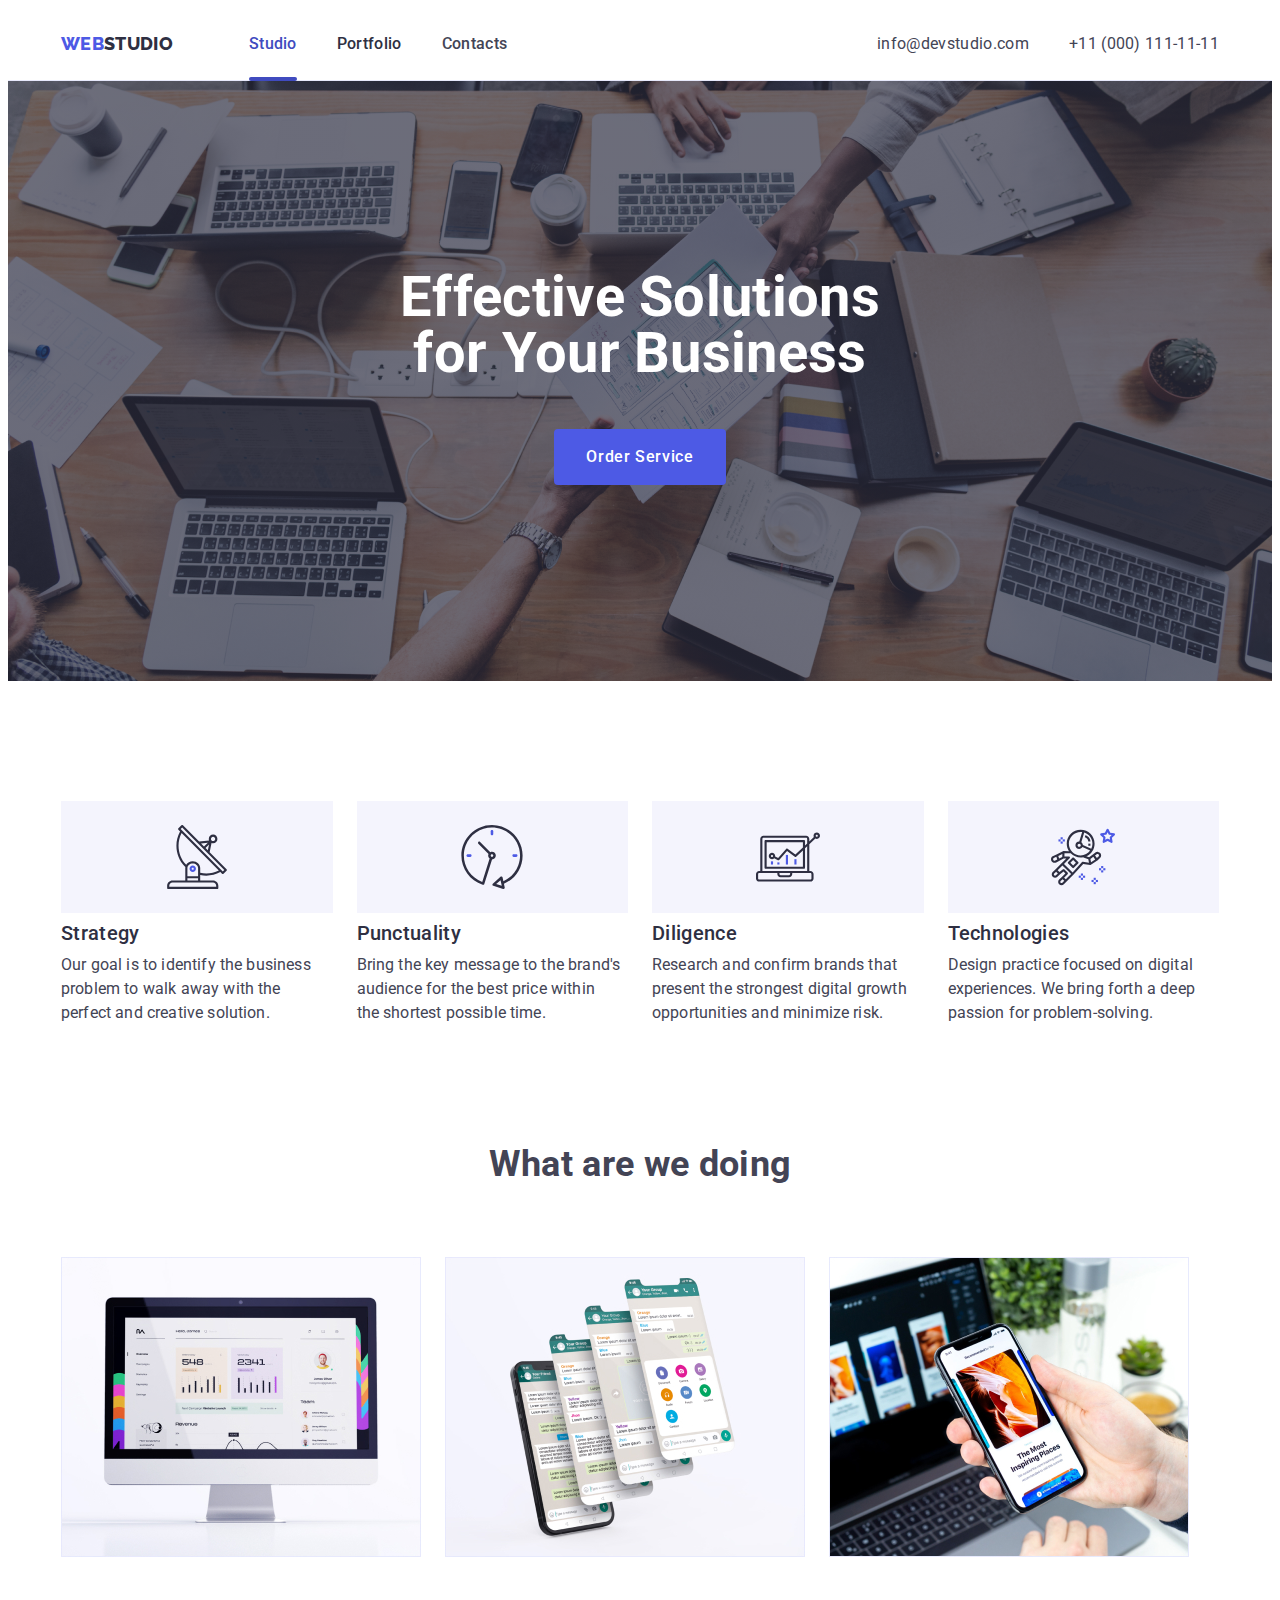
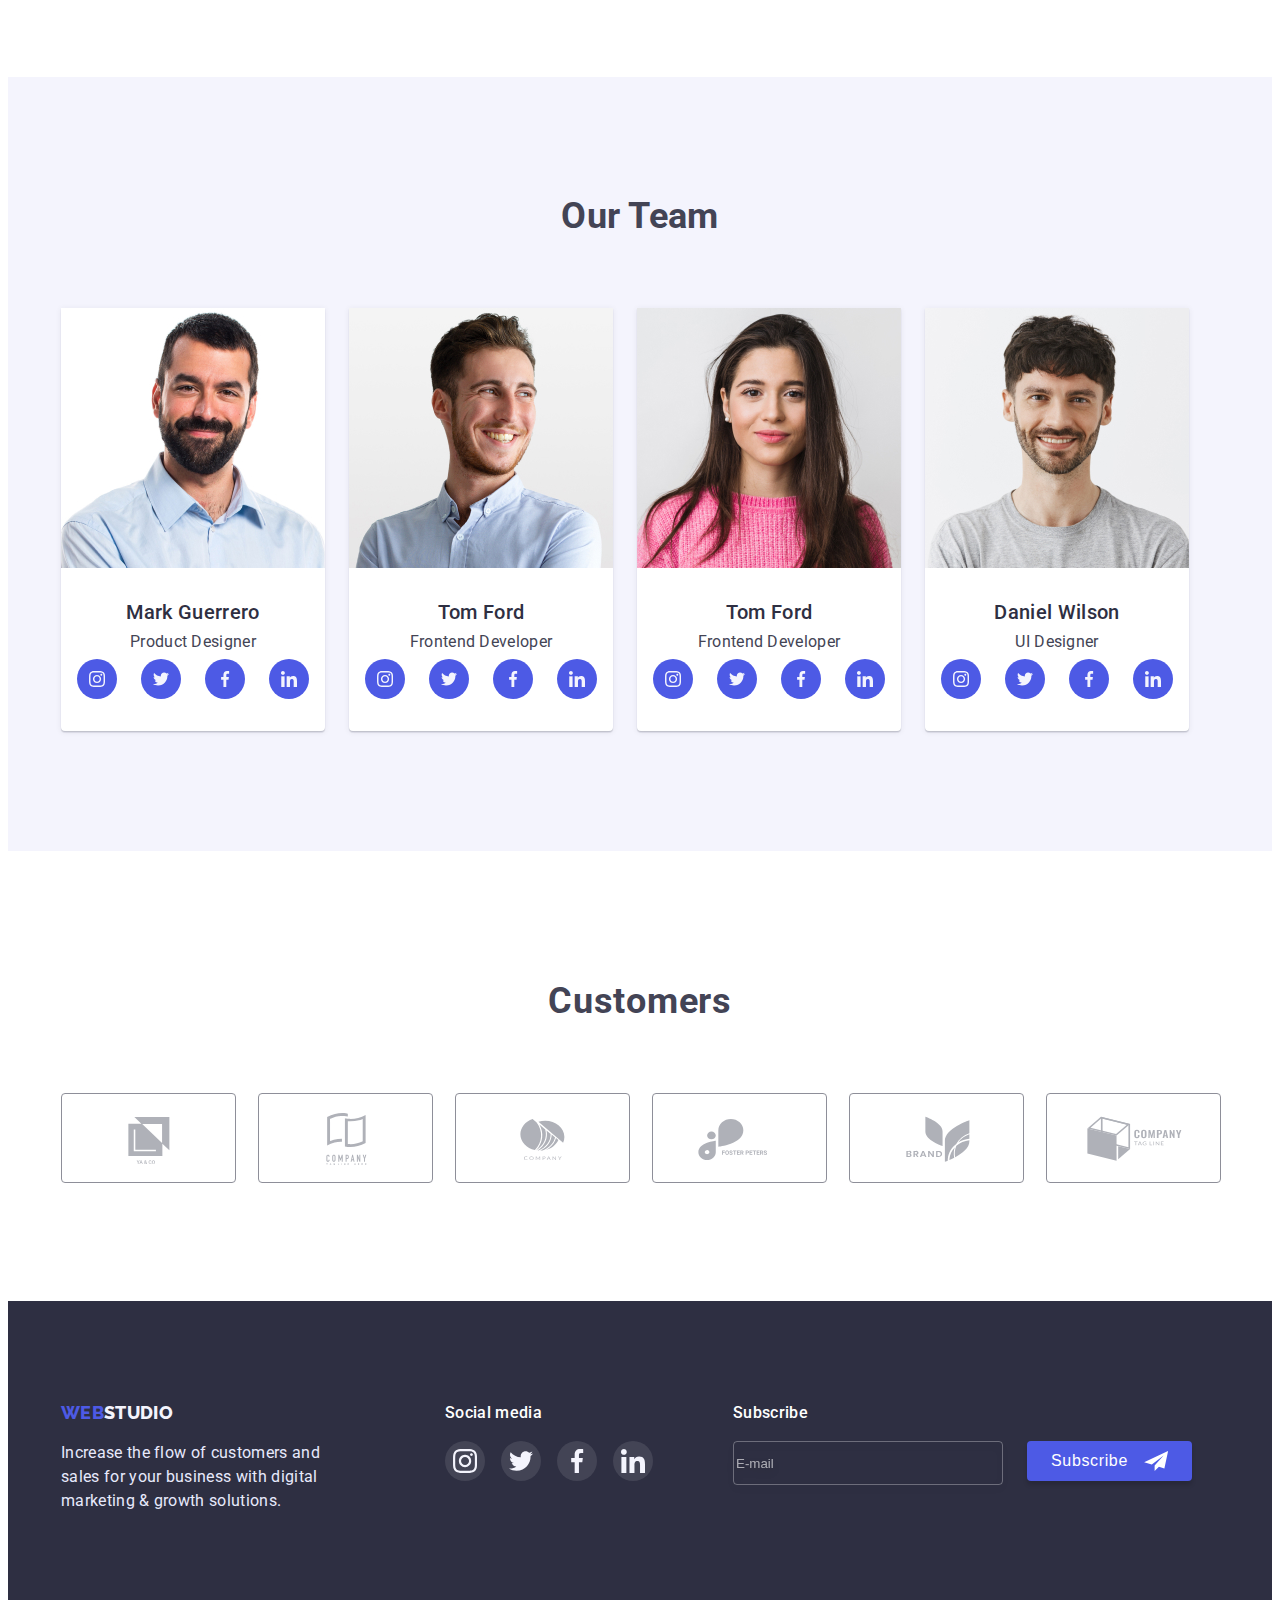
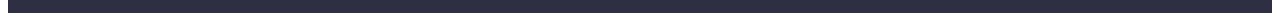
==== index.html @ b002e748 "Initial commit" ====
<!DOCTYPE html>
<html lang="en">
  <head>
    <meta charset="UTF-8" />
    <meta http-equiv="X-UA-Compatible" content="IE=edge" />
    <meta name="viewport" content="width=device-width, initial-scale=1.0" />
    <title>Portfolio</title>
    <link
      rel="stylesheet"
      href="https://cdnjs.cloudflare.com/ajax/libs/modern-normalize/1.1.0/modern-normalize.min.css"
      integrity="sha512-wpPYUAdjBVSE4KJnH1VR1HeZfpl1ub8YT/NKx4PuQ5NmX2tKuGu6U/JRp5y+Y8XG2tV+wKQpNHVUX03MfMFn9Q=="
      crossorigin="anonymous"
      referrerpolicy="no-referrer"
    />

    <link
      href="https://fonts.googleapis.com/css2?family=Raleway:wght@800&family=Roboto:wght@400;500;700;900&display=swap"
      rel="stylesheet"
    />

    <link rel="preconnect" href="https://fonts.googleapis.com" />
    <link rel="preconnect" href="https://fonts.gstatic.com" crossorigin />
    <link rel="stylesheet" href="./css/styles.css" />
  </head>
  <body>
    <header class="header">
      <div class="header-cont container">
        <a
          href="./index.html"
          target="_self"
          rel="noreferrer noopener"
          title="WebStudio"
          class="logo link"
        >
          <span class="log-web">WEB</span><span class="log-studio">STUDIO</span>
        </a>

        <nav class="header-nav">
          <ul class="nav-list list">
            <li class="nav-item list">
              <a
                href="#"
                target="_self"
                rel="noreferrer noopener"
                class="header-link link current header-link-current"
                >Studio</a
              >
            </li>
            <li class="nav-item">
              <a
                href="./portfolio.html"
                target="_self"
                rel="noreferrer noopener"
                class="header-link link"
                >Portfolio</a
              >
            </li>
            <li class="nav-item">
              <a
                href=""
                target="_self"
                rel="noreferrer noopener"
                class="header-link link"
                >Contacts</a
              >
            </li>
          </ul>
        </nav>
        <address class="address">
          <ul class="address-list list">
            <li class="address-item">
              <a href="mailto:info@devstudio.com" class="mail link"
                >info@devstudio.com</a
              >
            </li>
            <li class="address-item">
              <a href="tel:+110001111111" class="phone link"
                >+11 (000) 111-11-11</a
              >
            </li>
          </ul>
        </address>
      </div>
    </header>

    <main class="main">
      <section class="hero">
        <div class="main-text-btn">
          <h1 class="main-text">Effective Solutions for Your Business</h1>
          <div class="main-btn-block">
            <button class="main-btn" type="button" data-modal-open>
              Order Service
            </button>
          </div>
        </div>
      </section>

      <section class="section-info section">
        <div class="container">
          <h2 class="visually-hidden">Hidden h2</h2>
          <ul class="section-info-list list">
            <li class="section-info-item">
              <div class="icon-info-block">
                <svg class="icon-info-item" width="64" height="64">
                  <use href="./images/icons.svg#icon-antenna"></use>
                </svg>
              </div>
              <h3 class="section-info-title">Strategy</h3>
              <p class="section-info-text">
                Our goal is to identify the business problem to walk away with
                the perfect and creative solution.
              </p>
            </li>
            <li class="section-info-item">
              <div class="icon-info-block">
                <svg class="icon-info-item" width="64" height="64">
                  <use href="./images/icons.svg#icon-clock"></use>
                </svg>
              </div>
              <h3 class="section-info-title">Punctuality</h3>
              <p class="section-info-text">
                Bring the key message to the brand's audience for the best price
                within the shortest possible time.
              </p>
            </li>
            <li class="section-info-item">
              <div class="icon-info-block">
                <svg class="icon-info-item" width="64" height="64">
                  <use href="./images/icons.svg#icon-diagram"></use>
                </svg>
              </div>
              <h3 class="section-info-title">Diligence</h3>
              <p class="section-info-text">
                Research and confirm brands that present the strongest digital
                growth opportunities and minimize risk.
              </p>
            </li>
            <li class="section-info-item">
              <div class="icon-info-block">
                <svg class="icon-info-item" width="64" height="64">
                  <use href="./images/icons.svg#icon-astronaut"></use>
                </svg>
              </div>
              <h3 class="section-info-title">Technologies</h3>
              <p class="section-info-text">
                Design practice focused on digital experiences. We bring forth a
                deep passion for problem-solving.
              </p>
            </li>
          </ul>
        </div>
      </section>
      <!--about us-->
      <section class="section-about section">
        <div class="container">
          <h2 class="title-about">What are we doing</h2>
          <ul class="about-list list">
            <li class="about-item">
              <img
                src="./images/img_1.jpg"
                alt="img 1"
                width="360"
                height="300"
              />
            </li>
            <li class="about-item">
              <img
                src="./images/img_2.jpg"
                alt="img 2"
                width="360"
                height="300"
              />
            </li>
            <li class="about-item">
              <img
                src="./images/img_3.jpg"
                alt="img 3"
                width="360"
                height="300"
              />
            </li>
          </ul>
        </div>
      </section>
      <!--team list-->
      <section class="team section">
        <div class="container">
          <h2 class="team-title">Our Team</h2>
          <ul class="team-list about-list list">
            <li class="about-team-item">
              <img src="./images/img.jpg" alt="Mark Guerrero" width="264" />
              <div class="team-name">
                <h3>Mark Guerrero</h3>
                <p>Product Designer</p>
                <ul class="team-soc-list list">
                  <li class="team-soc-item">
                    <a href="" class="team-soc-link link"
                      ><svg class="team-soc-icon" width="16" height="16">
                        <use href="./images/icons.svg#icon-instagram"></use>
                      </svg>
                    </a>
                  </li>
                  <li class="team-soc-item">
                    <a href="" class="team-soc-link link">
                      <svg class="team-soc-icon" width="16" height="16">
                        <use href="./images/icons.svg#icon-twitter"></use>
                      </svg>
                    </a>
                  </li>
                  <li class="team-soc-item">
                    <a href="" class="team-soc-link link">
                      <svg class="team-soc-icon" width="16" height="16">
                        <use href="./images/icons.svg#icon-facebook"></use>
                      </svg>
                    </a>
                  </li>
                  <li class="team-soc-item">
                    <a href="" class="team-soc-link link">
                      <svg class="team-soc-icon" width="16" height="16">
                        <use href="./images/icons.svg#icon-linkedin"></use>
                      </svg>
                    </a>
                  </li>
                </ul>
              </div>
            </li>
            <li class="about-team-item">
              <img src="./images/imgtom.jpg" alt="Tom Ford" width="264" />
              <div class="team-name">
                <h3>Tom Ford</h3>
                <p>Frontend Developer</p>
                <ul class="team-soc-list list">
                  <li class="team-soc-item">
                    <a href="" class="team-soc-link link"
                      ><svg class="team-soc-icon" width="16" height="16">
                        <use href="./images/icons.svg#icon-instagram"></use>
                      </svg>
                    </a>
                  </li>
                  <li class="team-soc-item">
                    <a href="" class="team-soc-link link">
                      <svg class="team-soc-icon" width="16" height="16">
                        <use href="./images/icons.svg#icon-twitter"></use>
                      </svg>
                    </a>
                  </li>
                  <li class="team-soc-item">
                    <a href="" class="team-soc-link link">
                      <svg class="team-soc-icon" width="16" height="16">
                        <use href="./images/icons.svg#icon-facebook"></use>
                      </svg>
                    </a>
                  </li>
                  <li class="team-soc-item">
                    <a href="" class="team-soc-link link">
                      <svg class="team-soc-icon" width="16" height="16">
                        <use href="./images/icons.svg#icon-linkedin"></use>
                      </svg>
                    </a>
                  </li>
                </ul>
              </div>
            </li>
            <li class="about-team-item">
              <img
                src="./images/imgcamila.jpg"
                alt="Camila Garcia"
                width="264"
              />
              <div class="team-name">
                <h3>Tom Ford</h3>
                <p>Frontend Developer</p>
                <ul class="team-soc-list list">
                  <li class="team-soc-item">
                    <a href="" class="team-soc-link link"
                      ><svg class="team-soc-icon" width="16" height="16">
                        <use href="./images/icons.svg#icon-instagram"></use>
                      </svg>
                    </a>
                  </li>
                  <li class="team-soc-item">
                    <a href="" class="team-soc-link link">
                      <svg class="team-soc-icon" width="16" height="16">
                        <use href="./images/icons.svg#icon-twitter"></use>
                      </svg>
                    </a>
                  </li>
                  <li class="team-soc-item">
                    <a href="" class="team-soc-link link">
                      <svg class="team-soc-icon" width="16" height="16">
                        <use href="./images/icons.svg#icon-facebook"></use>
                      </svg>
                    </a>
                  </li>
                  <li class="team-soc-item">
                    <a href="" class="team-soc-link link">
                      <svg class="team-soc-icon" width="16" height="16">
                        <use href="./images/icons.svg#icon-linkedin"></use>
                      </svg>
                    </a>
                  </li>
                </ul>
              </div>
            </li>
            <li class="about-team-item">
              <img
                src="./images/imgdaniel.jpg"
                alt="Daniel Wilson"
                width="264"
              />
              <div class="team-name">
                <h3>Daniel Wilson</h3>
                <p>UI Designer</p>
                <ul class="team-soc-list list">
                  <li class="team-soc-item">
                    <a href="" class="team-soc-link link"
                      ><svg class="team-soc-icon" width="16" height="16">
                        <use href="./images/icons.svg#icon-instagram"></use>
                      </svg>
                    </a>
                  </li>
                  <li class="team-soc-item">
                    <a href="" class="team-soc-link link">
                      <svg class="team-soc-icon" width="16" height="16">
                        <use href="./images/icons.svg#icon-twitter"></use>
                      </svg>
                    </a>
                  </li>
                  <li class="team-soc-item">
                    <a href="" class="team-soc-link link">
                      <svg class="team-soc-icon" width="16" height="16">
                        <use href="./images/icons.svg#icon-facebook"></use>
                      </svg>
                    </a>
                  </li>
                  <li class="team-soc-item">
                    <a href="" class="team-soc-link link">
                      <svg class="team-soc-icon" width="16" height="16">
                        <use href="./images/icons.svg#icon-linkedin"></use>
                      </svg>
                    </a>
                  </li>
                </ul>
              </div>
            </li>
          </ul>
        </div>
      </section>
      <section class="customers">
        <div class="container">
          <h2 class="customer-title">Customers</h2>
          <ul class="customer-list list">
            <li class="customer-item">
              <a
                class="customer-item-link link"
                href=""
                target="_blank"
                rel="noopener noreferrer"
              >
                <svg class="customer-icon" width="104" height="56">
                  <use href="./images/icons.svg#icon-yaco"></use>
                </svg>
              </a>
            </li>
            <li class="customer-item">
              <a
                class="customer-item-link link"
                href=""
                target="_blank"
                rel="noopener noreferrer"
              >
                <svg class="customer-icon" width="104" height="56">
                  <use href="./images/icons.svg#icon-wcompany"></use>
                </svg>
              </a>
            </li>
            <li class="customer-item">
              <a
                class="customer-item-link link"
                href=""
                target="_blank"
                rel="noopener noreferrer"
              >
                <svg class="customer-icon" width="104" height="56">
                  <use href="./images/icons.svg#icon-company"></use>
                </svg>
              </a>
            </li>
            <li class="customer-item">
              <a
                class="customer-item-link link"
                href=""
                target="_blank"
                rel="noopener noreferrer"
              >
                <svg class="customer-icon" width="104" height="56">
                  <use href="./images/icons.svg#icon-foster"></use>
                </svg>
              </a>
            </li>
            <li class="customer-item">
              <a
                class="customer-item-link link"
                href=""
                target="_blank"
                rel="noopener noreferrer"
              >
                <svg class="customer-icon" width="104" height="56">
                  <use href="./images/icons.svg#icon-brand"></use>
                </svg>
              </a>
            </li>
            <li class="customer-item">
              <a
                class="customer-item-link link"
                href=""
                target="_blank"
                rel="noopener noreferrer"
              >
                <svg class="customer-icon" width="104" height="56">
                  <use href="./images/icons.svg#icon-tagline"></use>
                </svg>
              </a>
            </li>
          </ul>
        </div>
      </section>
    </main>
    <footer class="footer">
      <div class="footer-container container">
        <div class="footer-info">
          <div class="footer-info-left">
            <a
              href="./index.html"
              target="_self"
              rel="noreferrer noopener"
              title="WebStudio"
              class="logo link"
            >
              <span class="log-web">WEB</span
              ><span class="log-studio-footer">STUDIO</span>
            </a>
            <p class="footer-text">
              Increase the flow of customers and sales for your business with
              digital marketing & growth solutions.
            </p>
          </div>
          <div class="footer-info-right">
            <span class="footer-soc-text">Social media</span>
            <ul class="footer-soc-list list">
              <li class="footer-items">
                <a
                  class="footer-soc-link link"
                  href=""
                  target="_blank"
                  rel="noopener noreferrer"
                >
                  <svg class="customer-icon" width="24" height="24">
                    <use href="./images/icons.svg#icon-instagram"></use>
                  </svg>
                </a>
              </li>
              <li class="footer-items">
                <a
                  class="footer-soc-link link"
                  href=""
                  target="_blank"
                  rel="noopener noreferrer"
                >
                  <svg class="customer-icon" width="24" height="24">
                    <use href="./images/icons.svg#icon-twitter"></use>
                  </svg>
                </a>
              </li>
              <li class="footer-items">
                <a
                  class="footer-soc-link link"
                  href=""
                  target="_blank"
                  rel="noopener noreferrer"
                >
                  <svg class="customer-icon" width="24" height="24">
                    <use href="./images/icons.svg#icon-facebook"></use>
                  </svg>
                </a>
              </li>
              <li class="footer-items">
                <a
                  class="footer-soc-link link"
                  href=""
                  target="_blank"
                  rel="noopener noreferrer"
                >
                  <svg class="customer-icon" width="24" height="24">
                    <use href="./images/icons.svg#icon-linkedin"></use>
                  </svg>
                </a>
              </li>
            </ul>
          </div>
          <div class="footer-sub-wrapper">
            <span class="footer-soc-text">Subscribe</span>
            <form class="subscribe-form">
              <input
                type="email"
                name="sub-email"
                placeholder="E-mail"
                class="sub-email"
              />
              <button type="submit" class="sub-btn-footer">
                Subscribe

                <svg class="icon-sub" height="20px" width="24px">
                  <use href="./images/icons.svg#icon-icon-send"></use>
                </svg>
              </button>
            </form>
          </div>
        </div>
      </div>
    </footer>
    <div class="backdrop is-hidden" data-modal>
      <div class="modal">
        <button type="button" class="modal-btn" data-modal-close>
          <svg class="modal-btn-icon" width="8" height="8">
            <use href="./images/icons.svg#icon-close-black-18dp-2-1"></use>
          </svg>
        </button>

        <p class="modal-title">Leave your contacts and we will call you back</p>

        <form class="form-main">
          <label class="lable-form">
            <span class="input-sub-title">Name</span>
            <span class="wraper-input">
              <input
                type="text"
                class="modal-input"
                name="user-name"
                maxlength="10"
              />
              <svg class="modal-icon" width="18" height="18">
                <use href="./images/icons.svg#icon-person-black-18dp-11"></use>
              </svg>
            </span>
          </label>
          <label class="lable-form"
            ><span class="input-sub-title">Phone</span>
            <span class="wraper-input">
              <input
                type="tel"
                class="modal-input"
                name="user-phone"
                required
                maxlength="16"
              />
              <svg class="modal-icon" width="18" height="24">
                <use href="./images/icons.svg#icon-Vector"></use>
              </svg>
            </span>
          </label>
          <label class="lable-form"
            ><span class="input-sub-title">Email</span>
            <span class="wraper-input">
              <input type="email" class="modal-input" name="user-email" />
              <svg class="modal-icon" width="18" height="24">
                <use href="./images/icons.svg#icon-Vector1"></use>
              </svg>
            </span>
          </label>
          <label class="lable-form"
            ><span class="input-sub-title">Comment</span>
            <textarea
              name="form_text"
              class="form-txtarea"
              placeholder="Text input"
            ></textarea>
          </label>

          <div class="policy-wrapper">
            <input
              type="checkbox"
              id="policy-info"
              value="true"
              class="input-checkbox visually-hidden"
            />
            <label for="policy-info" class="checkbox-custom"
              ><span class="policy-text">
                I accept the terms and condition s of the

                <a href="" target="_blank " rel="no-referrer noopener"
                  >Privacy Policy</a
                >
              </span></label
            >
          </div>

          <button type="submit" class="main-btn sub-btn">Send</button>
        </form>
      </div>
    </div>
    <script src="./js/modal.js"></script>
  </body>
</html>
---- css/styles.css ----
:root{
        --iris:#4D5AE5;
        --ocean:#404BBF;
        --navy-blue: #2E2F42;
        --green: #31D0AA;
        --slate: #434455;
        --light-slate: #8E8F99;
        --cornflower: #E7E9FC;
        --cloud: #F4F4FD;
        --navy-blue-modal: #2E2F42;
        --grey: #2E2F42;
        --main-color: #FFF;
        --timing-cube: cubic-bezier(0.4, 0, 0.2, 1);
}

/*html{box-sizing: border-box;}

*, *::before, *::after{
        box-sizing: inherit;
}*/

p,h1,h2,h3,h4,h5,h6 {
        margin: 0;
}

body{
background-color:var(--main-color);
font-family: 'Roboto', sans-serif;
color:var(--slate);
font-style: normal;
font-size: 16px;
letter-spacing: 0.02em;
}

.container{
    width: 1158px;
    padding: 0px 15px 0px 15px;
    margin: 0 auto;
}

img {
        display: block;
        max-width: 100%;
        height: auto;
}

.section{
        padding-bottom: 120px;
        padding-top: 120px;
}

.link {
  text-decoration: none;
  font-style: normal;
  font-family: inherit;
}

a{}

input, textarea{
        border:none;
outline: none;
}

input:focus, textarea:focus{
        outline: none;
        border: none;
}

.link:visited{
        color:inherit; 
        text-decoration: none;
}

.list {
  list-style: none;
  padding: 0px;
  margin:0px;
}



.visually-hidden {
        position: absolute;
        white-space: nowrap;
        width: 1px;
        height: 1px;
        overflow: hidden;
        border: 0;
        padding: 0;
        clip: rect(0 0 0 0);
        clip-path: inset(50%);
        margin: -1px;
}

/*titles*/

.title-about, .team-title {
        font-weight: 700;
        font-size: 36px;
        line-height: 1.1em;
}



/*-------logo------*/
a.logo{
        font-family: 'Raleway', sans-serif;
        font-weight: 800;
        font-size: 18px;
        line-height: 1.3em;
        margin-right: 76px;
        }

.log-web{color:#4D5AE5;}
.log-studio{color:#2E2F42;}
.log-studio-footer{color:var(--cloud);}

/*-----------header-------------*/
.header{
        border-bottom: 1px solid var(--cornflower);
        padding-top: 24px;
        padding-bottom: 24px;
}
.header-cont{
        display: flex;
        align-items: center;
        }
/*header*/
.header-nav{}

.nav-list{
        display: flex;
        gap:40px;
}

.nav-item{}

.header-link{
        font-weight: 500;
        line-height: 1.5em;
        color:var(--navy-blue);
        position: relative;
        transition: 250ms var(--timing-cube);
}

.header-link:hover,
.header-link:focus,
.header-link.current {
  color:var(--ocean);
}

/*.header-link::after{
    content: '';
    position:absolute;
    top: 42.5px;
    display: block;
    width: 100%;
    height: 4px;  
    background-color: var(--ocean);  
    border-radius: 2px;
    opacity: 0;
    transition: opacity 250ms var(--timing-cube);
}

.header-link:hover::after{
opacity: 1;
}*/

.header-link-current::after{
        content: '';
        position: absolute;
        top: 42.5px;
        display: block;
        width: 100%;
        height: 4px;
        background-color: var(--ocean);
        border-radius: 2px;
}

/*address*/
.address{margin-left: auto;}

.address-list{
        display: flex;
        gap: 40px;
        
}

.address-item{}

.address-item > a {
        color: inherit;
        font-size: 16px;
        line-height: 1.5em;
        transition: 250ms var(--timing-cube);
        }

.mail{}
.phone{}

.address-item .link:hover, 
.address-item .link:focus
{
        color:var(--ocean);
}
/*------------content portfolio-------------*/
.main-port{
        padding-bottom: 120px;
        padding-top: 96px;
}
/*filter buttons*/


.btn-list{
        display: flex;
        flex-direction: row;
        justify-content: center;
        margin-bottom: 72px;
        gap: 24px;
}

.btn-item{}

.btn-item > .btn{   
        cursor: pointer;
        font-weight: 500;
        font-size: 16px;
        line-height: 24px;
        font-family: inherit;
        border: 1px solid var(--cornflower);
        border-radius: 4px;
        background-color:var(--cloud);
        color:var(--iris);
        letter-spacing: 0.04em;
        padding:12px 24px;
        transition: 250ms var(--timing-cube);
        
        
}

.btn:hover, .btn:focus{
     color:#fff; 
     background: #404BBF;
     border-radius: 4px;
     box-shadow: 0px 3px 1px rgba(0, 0, 0, 0.1), 0px 2px 1px rgba(0, 0, 0, 0.08), 0px 2px 2px rgba(0, 0, 0, 0.12);
}

/*portfolio(port) list*/


.list-port{
        display:flex;
        flex-wrap: wrap;
        gap:48px 24px;
        }

.item-port{
        width: calc((100% - 48px) / 3);
        
}

.item-port:nth-child(n3) {
        margin-right: 0px;
}

.item-port-hover:hover,
.item-port-hover:hover .item-p-overlay-text,
.item-port-hover:focus .item-p-overlay-text,
.item-port-hover:focus{
box-shadow: 0px 1px 6px rgba(46, 47, 66, 0.08), 0px 1px 1px rgba(46, 47, 66, 0.16), 0px 2px 1px rgba(46, 47, 66, 0.08);
transform: translate(0, 0);
}

.item-port-hover{}

.img-text-wrapper{
        position: relative;
        overflow: hidden;
}

.item-p-overlay-text {
        position: absolute;
        top:0;
        left:0;
        width: 100%;
        height: 100%;
        padding: 40px 32px 164px 32px;
        background-color: var(--iris);
        color: var(--cloud);
        font-weight: 400;
        font-size: 16px;
        line-height: 24px;
        letter-spacing: 0.02em;
        overflow: auto;
        transform: translate(0, 100%);
        transition: transform 250ms var(--timing-cube);
}




.item-title-port{
      
}


.item-text-port{
       
}

.description-port{
        padding-top: 32px;
        padding-bottom: 32px;
        padding-left: 16px;
        border-right: 1px solid var(--cornflower);
        border-bottom: 1px solid var(--cornflower);
        border-left: 1px solid var(--cornflower);
}

.description-port > h2{margin-bottom: 8px;}

.port-img{}



a.link-port{
        display: block;
}

.item-title-port{
        font-weight: 500;
        font-size: 20px;
        line-height: 1.2em;
        color:var(--navy-blue);

}

.item-text-port {
        color:var(--slate);
}

/*------------studio page----------*/
.main{}

/*sec 1*/
.main-text-btn{
        text-align: center;
        padding-top: 188px;
        padding-bottom: 188px;
      }
.hero{
                background-color: var(--navy-blue);
                background-image: linear-gradient(to right, rgba(46, 47, 66, 0.7), rgba(46, 47, 66, 0.7)), url(../images/people-office.jpg);
                background-position: center;
                background-repeat: no-repeat;
                background-size: cover;
                height: 600px;
                max-width: 1440px;
                margin: 0 auto;
                
               
}
.overlay{}

.main-text{
        display: inline-block;
        color:#fff;
        margin-bottom: 48px;
        max-width: 508px;
        text-align: center;
        font-weight: 700;
        font-size: 56px;
        line-height: 1em;

}
.main-btn-block{
        text-align: center;
        
}

.main-btn{
        display: inline-block;
        cursor: pointer;
        font-weight: 500;
        font-family: inherit;
        font-size: 16px;
        line-height: 1.5em;
        letter-spacing: 0.04em;
        background-color: var(--iris);
        color: #fff;
        border-radius: 4px;
        border: 0;
        padding:16px 32px;
        min-width: 169px; 
        text-align: center;
        transition: 250ms var(--timing-cube);
}

.main-btn:hover,
.main-btn:focus{
        background-color: var(--ocean);
}

/*sec 2 section-info*/
.section-info{}



.section-info-list{
                display: flex;
                column-gap: 24px;
                flex-wrap: nowrap;
               
                
}

.section-info-item{width: calc((100% - 72px) / 4);}

.icon-info-block{
background-color: var(--cloud);
height: 112px;
margin-bottom: 8px;
display: flex;
justify-content: center;
align-items: center;
}
.icon-info-item{

}

/*.section-info-item::before{
     content: '';
     height: 112px;
     display: block;
     border: 1px solid tan;
     margin-bottom: 8px;
     background-image: url();
}*/

.section-info-text{font-size: 16px;
        line-height: 1.5;
        letter-spacing: 0.01em;
        
        width: 264px;}

.section-info-title{
        color:var(--navy-blue);
        margin-bottom: 8px;
        font-weight: 500;
        font-size: 20px;
        line-height: 1.2em;
}

/*sec 3 about*/
.section-about{
    padding-top:0px;    
}

.title-about{
        text-align: center;
        margin-bottom: 72px;
}



/*sec 4 team*/
.team{
        background-color: var(--cloud);
}



.team-title{}

.about-list{
        display: flex;
        gap:24px;
}

.team-list{

}

.about-team-item{
        background-color: var(--main-color);
        text-align: center;
        box-shadow: 0px 1px 6px rgba(46, 47, 66, 0.08), 0px 1px 1px rgba(46, 47, 66, 0.16), 0px 2px 1px rgba(46, 47, 66, 0.08);
        border-radius: 0px 0px 4px 4px;
}

.team-name > h3{
        color:var(--navy-blue);
        font-weight: 500;
        font-size: 20px;
        line-height: 24px;
}

.team-name>p{
        margin-top: 8px;
        
}

.team-soc-list{
        margin-top: 8px;
        display: flex;
        justify-content: center;
        gap:24px;
}

.team-soc-item{
width: 40px;
height: 40px;
}

.team-soc-link{
        width: 100%;
        height: 100%;
        border-radius: 50%;
        background-color: var(--iris);
        display: flex;
        justify-content: center; 
        align-items: center;
        transition: 250ms var(--timing-cube);
}

.team-soc-link:hover, .team-soc-link:focus{
        background-color: var(--ocean);
}

.team-name{
        padding-top: 32px;
        padding-bottom: 32px;

}

h2.team-title{text-align: center; margin-bottom: 72px;}

/****************Customers****************/
.customers{
        padding:130px 0px 120px 0px;
       
}

.customer-title{
        text-align: center;
        margin-bottom: 72px;
        font-weight: 700;
        font-size: 36px;
        line-height: 40px;
        letter-spacing: 0.02em;
}

.customer-list{
        display: flex;
        gap: 24px;
        
}

.customer-item{
   width: calc((100% - 120px) / 6);     
   height: 88px;
}

.customer-item-link{
        width: 100%;
        height: 100%;
        border: 1px solid #8E8F99;
        border-radius: 4px;
        display: flex;
        justify-content: center;
        align-items: center;
        transition: 250ms var(--timing-cube);
}

.customer-icon{fill: #AFB1B8;}

.customer-item-link:hover,
.customer-item-link:focus{
        border-color: var(--ocean);
}

.customer-item-link:hover .customer-icon,
.customer-item-link:focus .customer-icon{
        fill: var(--ocean);
}


/*------------footer---------------*/
.footer{
        background-color: var(--navy-blue);
         padding-top: 100px;
         padding-bottom: 100px;
}
 .footer-text{
        color:var(--cornflower); 
        width:264px;
        margin-top:16px;
        letter-spacing: 0.02em;
        line-height: 24px;
}

.footer-info{
        display:flex;
        flex-direction: row;
}

.footer-info-right{margin-left: 120px;}

.footer-info-left{}

.footer-soc-text{
        font-weight: 500;
        font-size: 16px;
        line-height: 24px;
        color: var(--main-color);
        letter-spacing: 0.02em;
}

.footer-soc-list{
        margin-top: 16px;
        display: flex;
        flex-direction: row;
        gap:16px;
}

.footer-items{
        width: 40px;
        height: 40px;
}

.footer-soc-link{
        width: 100%;
        height: 100%;
        border-radius: 50%;
        display: flex;
        justify-content: center;
        align-items: center;
        background-color: rgba(255, 255, 255, 0.1);
        transition: 250ms var(--timing-cube);
}

.footer-soc-link:hover, 
.footer-soc-link:focus{
        background-color: var(--green);
}

.subscribe-form{
     margin-top: 16px;
display: flex;
}

.sub-btn-footer{
     width: 165px;
      height: 40px;  
      background-color: var(--iris);
      margin-left: 24px;
box-shadow: 0px 4px 4px rgba(0, 0, 0, 0.15);
        border-radius: 4px;
        border: none;
        color: var(--main-color);
        font-weight: 500;
        font-size: 16px;
        line-height: 24px;
        letter-spacing: 0.04em;
        display: flex;
        justify-content: center;
        align-items: center;
        transition: 250ms var(--timing-cube);
}

.sub-btn-footer:focus, .sub-btn-footer:hover{
        background-color: var(--ocean);
}

.icon-sub{
   margin-left: 16px;
      
}

.sub-email{
        width: 264px;
        background-color: #fcfcfc00;
        height: 40px;
        border: 1px solid rgba(255, 255, 255, 0.3);
        filter: drop-shadow(0px 4px 4px rgba(0, 0, 0, 0.15));
        border-radius: 4px;
}

.sub-email:focus{
        border: 1px solid rgba(255, 255, 255, 0.3);
        filter: drop-shadow(0px 4px 4px rgba(0, 0, 0, 0.15));
        border-radius: 4px;
        color: var(--cloud);
}

.footer-sub-wrapper{
       margin-left: 80px;
        
}


/*************modal**************/

.backdrop{
        position:fixed;
        top:0;
        width: 100%;
        height: 100%;
        background-color: rgba(46, 47, 66, 0.4);
        transition: opacity 250ms var(--timing-cube), visibility 250ms var(--timing-cube);
}

/*modal window when open*/
.modal{
        
        width: 408px;
        min-height: 576px;
        position: absolute;
        top: 50%;
        left: 50%;
        transform: translate(-50%, -50%) scaleX(1);
        /*transform: translate(-50%, -50%) scaleX(1) rotate(360deg);*/
        transition: 350ms var(--timing-cube);
        background: #FCFCFC;
        box-shadow: 0px 1px 1px rgba(0, 0, 0, 0.14), 0px 1px 3px rgba(0, 0, 0, 0.12), 0px 2px 1px rgba(0, 0, 0, 0.2);
        border-radius: 4px;
        padding: 24px;
}


.modal-btn{
        border: 1px solid rgba(0, 0, 0, 0.1);
        width: 24px;
        height: 24px;
        border-radius: 50%;
        background-color: var(--cornflower);
        display: flex;
        justify-content: center;
        align-items: center;
        margin-left: auto;
}


.modal-btn:hover, .modal-btn:focus{background-color: 
        var(--ocean); 
        border: none;
        fill: var(--main-color);
}

.modal-btn-icon{

}

.is-hidden{
        opacity: 0;
        visibility: hidden;
        pointer-events: none;
}

/*modal window when hidden*/
.backdrop.is-hidden .modal{
transform: translate(-50%, -50%) scaleX(0);
}

/*modal inputs*/

.form-main{
 margin-top: 16px;
}

.modal-title{
font-weight: 500;
font-size: 16px;
line-height: 24px;
text-align: center;
letter-spacing: 0.02em;
color: var(--navy-blue);
margin-top: 24px;
margin-bottom: 16px;
}

.modal-input{
        width: 100%;
        height: 40px;
        border: 1px solid rgba(33, 33, 33, 0.2);
        border-radius: 4px;
        background-color: #FCFCFC;
        padding-left: 7px;
        padding-left: 38px;
        transition: 250ms var(--timing-cube);
       
}

.modal-input:focus{
        border: 1px solid var(--iris);
}

.modal-input:focus+.modal-icon {fill:var(--iris)}

.form-txtarea{
        width: 100%;
        height: 120px;
        border: 1px solid rgba(33, 33, 33, 0.2);
        border-radius: 4px;
        resize: none;
}
textarea.form-txtarea{
        padding: 8px 16px;
        font-size: 12px;
        font-family: 'Roboto';
        font-style: normal;
}

.form-txtarea:focus{
        border: 1px solid rgba(33, 33, 33, 0.2);
                border-radius: 4px;
}

.form-txtarea::placeholder{
        font-family: 'Roboto';
        font-style: normal;
        font-weight: 400;
        font-size: 12px;
        line-height: 14px;
        letter-spacing: 0.04em;
        color: rgba(117, 117, 117, 0.5);
}

.lable-form{
display: block;
}

.form-main > .sub-btn{
       
        display: block;
        margin: 24px auto 0px auto;
        box-shadow: 0px 4px 4px rgba(0, 0, 0, 0.15);
        border-radius: 4px;
}

.input-sub-title{
      display: block;
       padding-bottom: 4px; 
       padding-top:8px;
       color: var(--light-slate);
       font-weight: 400;
       font-size: 12px;
        line-height: 14px;
        letter-spacing: 0.04em;
        
}

/*.lable-form:nth-child(1){
     color:#31D0AA;
     background-color: #4D5AE5;
     padding-top:0px;
}*/


.policy-wrapper{
        display: inline-block;
        margin-top: 16px;
}

.policy-text{
        font-weight: 400;
        font-size: 12px;
        line-height: 14px;
        letter-spacing: 0.04em;
        color: #757575;
        
}

.checkbox-custom{
        display: flex;
       
}

.checkbox-custom::before{
content: '';
width: 16px;
height: 16px;
border: 1.25px solid #2E2F42;
border-radius: 2px;
margin-right: 8px; 
}

.input-checkbox:checked + .checkbox-custom::before{
        background-color: var(--ocean);
        border:none;
        background-image: url(../images/check.svg);
        background-repeat: no-repeat;
        background-position: center;
}

.input-checkbox:focus + .checkbox-custom::before{
background-color: var(--ocean);
        border: none;
        background-image: url(../images/check.svg);
        background-repeat: no-repeat;
        background-position: center;
}


/*modal icon in input*/
.wraper-input{
        position: relative;
}


.modal-icon{
    position: absolute;
    top: 50%;
    left: 16px;
    transform: translate(0, -50%);
transition: 250ms var(--timing-cube);
fill: var(--navy-blue);
}

.sub-email::placeholder{color: rgba(255, 255, 255, 0.6);}

.sub-email:focus::placeholder {
        color: rgba(255, 255, 255, 0.6);
}
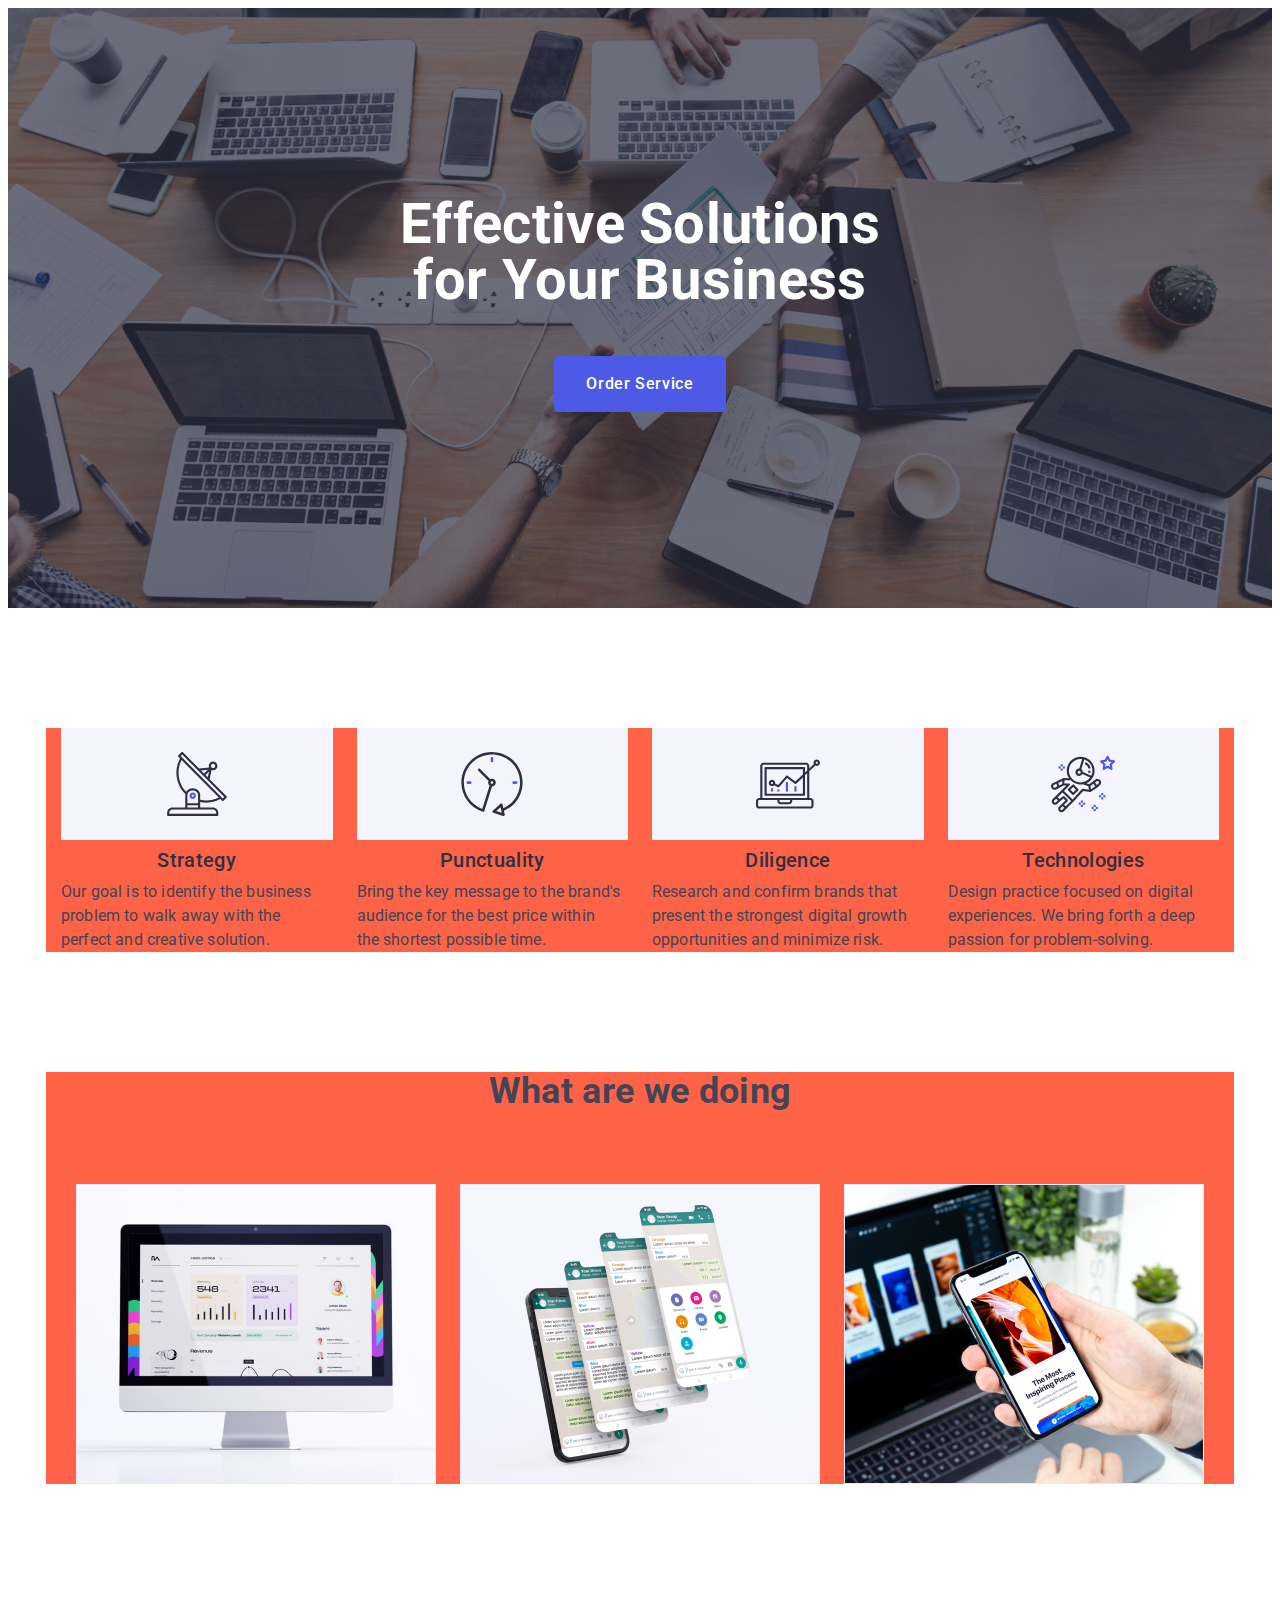
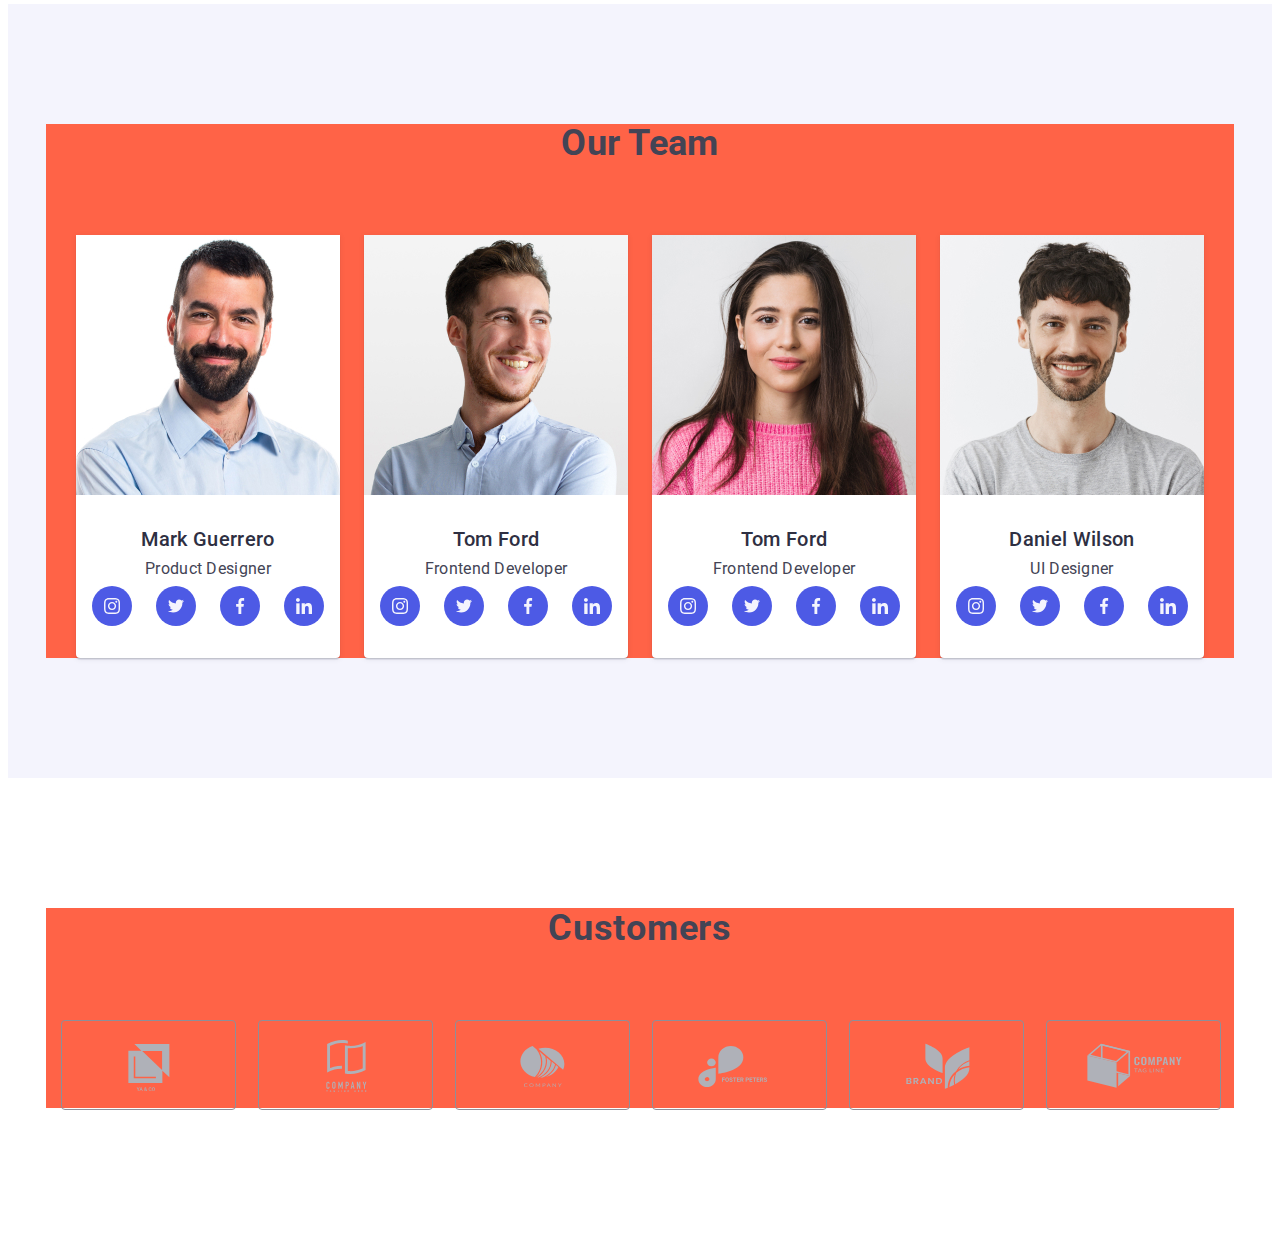
==== commit 4a6b195b: "1" ====
--- a/index.html
+++ b/index.html
@@ -23,6 +23,7 @@
     <link rel="stylesheet" href="./css/styles.css" />
   </head>
   <body>
+    <!--
     <header class="header">
       <div class="header-cont container">
         <a
@@ -82,6 +83,7 @@
         </address>
       </div>
     </header>
+  -->
 
     <main class="main">
       <section class="hero">
@@ -101,7 +103,7 @@
           <ul class="section-info-list list">
             <li class="section-info-item">
               <div class="icon-info-block">
-                <svg class="icon-info-item" width="64" height="64">
+                <svg class="icon-info-item img-hidden" width="64" height="64">
                   <use href="./images/icons.svg#icon-antenna"></use>
                 </svg>
               </div>
@@ -426,6 +428,7 @@
         </div>
       </section>
     </main>
+    <!--
     <footer class="footer">
       <div class="footer-container container">
         <div class="footer-info">
@@ -519,6 +522,7 @@
         </div>
       </div>
     </footer>
+    -->
     <div class="backdrop is-hidden" data-modal>
       <div class="modal">
         <button type="button" class="modal-btn" data-modal-close>
--- a/css/styles.css
+++ b/css/styles.css
@@ -33,7 +33,7 @@
 }
 
 .container{
-    width: 1158px;
+    max-width: 426px;
     padding: 0px 15px 0px 15px;
     margin: 0 auto;
 }
@@ -45,8 +45,8 @@
 }
 
 .section{
-        padding-bottom: 120px;
-        padding-top: 120px;
+        padding-bottom: 96px;
+        padding-top: 96px;
 }
 
 .link {
@@ -346,8 +346,8 @@
 /*sec 1*/
 .main-text-btn{
         text-align: center;
-        padding-top: 188px;
-        padding-bottom: 188px;
+        padding-top: 112px;
+        padding-bottom: 112px;
       }
 .hero{
                 background-color: var(--navy-blue);
@@ -355,8 +355,8 @@
                 background-position: center;
                 background-repeat: no-repeat;
                 background-size: cover;
-                height: 600px;
-                max-width: 1440px;
+                height: 432px;
+                max-width: 428px;
                 margin: 0 auto;
                 
                
@@ -366,11 +366,11 @@
 .main-text{
         display: inline-block;
         color:#fff;
-        margin-bottom: 48px;
-        max-width: 508px;
+        margin-bottom: 72px;
+        max-width: 320px;
         text-align: center;
         font-weight: 700;
-        font-size: 56px;
+        font-size: 36px;
         line-height: 1em;
 
 }
@@ -409,24 +409,18 @@
 
 .section-info-list{
                 display: flex;
-                column-gap: 24px;
-                flex-wrap: nowrap;
-               
+                flex-wrap: wrap;
                 
-}
-
-.section-info-item{width: calc((100% - 72px) / 4);}
+                gap: 72px;
+               }
+
+.section-info-item{}
 
 .icon-info-block{
-background-color: var(--cloud);
-height: 112px;
-margin-bottom: 8px;
-display: flex;
-justify-content: center;
-align-items: center;
+display: none;
 }
 .icon-info-item{
-
+   
 }
 
 /*.section-info-item::before{
@@ -438,23 +432,26 @@
      background-image: url();
 }*/
 
-.section-info-text{font-size: 16px;
+.section-info-text{
+        font-size: 16px;
         line-height: 1.5;
-        letter-spacing: 0.01em;
-        
-        width: 264px;}
+        letter-spacing: 0.02em;
+        max-width: 396px;
+}
 
 .section-info-title{
         color:var(--navy-blue);
         margin-bottom: 8px;
-        font-weight: 500;
-        font-size: 20px;
+        font-weight: 700;
+        font-size: 36px;
         line-height: 1.2em;
+        text-align: center;
 }
 
 /*sec 3 about*/
 .section-about{
     padding-top:0px;    
+    display: none;
 }
 
 .title-about{
@@ -475,7 +472,9 @@
 
 .about-list{
         display: flex;
-        gap:24px;
+        flex-wrap: wrap;
+        justify-content: center;
+        gap:72px;
 }
 
 .team-list{
@@ -538,7 +537,7 @@
 
 /****************Customers****************/
 .customers{
-        padding:130px 0px 120px 0px;
+        padding:96px 0px 96px 0px;
        
 }
 
@@ -549,16 +548,18 @@
         font-size: 36px;
         line-height: 40px;
         letter-spacing: 0.02em;
+        visibility: hidden;
 }
 
 .customer-list{
         display: flex;
-        gap: 24px;
+        flex-wrap: wrap;
+        gap: 16px;
         
 }
 
 .customer-item{
-   width: calc((100% - 120px) / 6);     
+   width: calc((100% - 16px) / 2);     
    height: 88px;
 }
 
@@ -714,12 +715,12 @@
 /*modal window when open*/
 .modal{
         
-        width: 408px;
+        width: 320px;
         min-height: 576px;
         position: absolute;
-        top: 50%;
+        top: 4%;
         left: 50%;
-        transform: translate(-50%, -50%) scaleX(1);
+        transform: translate(-50%, -4%) scaleX(1);
         /*transform: translate(-50%, -50%) scaleX(1) rotate(360deg);*/
         transition: 350ms var(--timing-cube);
         background: #FCFCFC;
@@ -922,4 +923,905 @@
 
 .sub-email:focus::placeholder {
         color: rgba(255, 255, 255, 0.6);
+}
+
+
+
+
+/*******************************************************/
+
+
+
+/**********************TABLET*****************/
+@media screen and (min-width: 768px) and (max-width: 1200px) {
+        .container {
+                max-width: 768px;
+                background-color: skyblue;
+        }
+}
+
+
+/*****************DESKTOP******************/
+@media screen and (min-width: 1200px) {
+             .container {
+                max-width: 1158px;
+                padding: 0px 15px 0px 15px;
+                margin: 0 auto;
+                background-color: tomato;
+                   }
+
+                 .section {
+                         padding-bottom: 120px;
+                          padding-top: 120px;
+                                   }
+
+                /*titles*/
+        
+                .title-about,
+                .team-title {
+                        font-weight: 700;
+                        font-size: 36px;
+                        line-height: 1.1em;
+                }
+        
+        
+        
+                /*-------logo------*/
+                a.logo {
+                        font-family: 'Raleway', sans-serif;
+                        font-weight: 800;
+                        font-size: 18px;
+                        line-height: 1.3em;
+                        margin-right: 76px;
+                }
+        
+                .log-web {
+                        color: #4D5AE5;
+                }
+        
+                .log-studio {
+                        color: #2E2F42;
+                }
+        
+                .log-studio-footer {
+                        color: var(--cloud);
+                }
+        
+                /*-----------header-------------*/
+                .header {
+                        border-bottom: 1px solid var(--cornflower);
+                        padding-top: 24px;
+                        padding-bottom: 24px;
+                }
+        
+                .header-cont {
+                        display: flex;
+                        align-items: center;
+                }
+        
+                /*header*/
+                .header-nav {}
+        
+                .nav-list {
+                        display: flex;
+                        gap: 40px;
+                }
+        
+                .nav-item {}
+        
+                .header-link {
+                        font-weight: 500;
+                        line-height: 1.5em;
+                        color: var(--navy-blue);
+                        position: relative;
+                        transition: 250ms var(--timing-cube);
+                }
+        
+                .header-link:hover,
+                .header-link:focus,
+                .header-link.current {
+                        color: var(--ocean);
+                }
+        
+                /*.header-link::after{
+            content: '';
+            position:absolute;
+            top: 42.5px;
+            display: block;
+            width: 100%;
+            height: 4px;  
+            background-color: var(--ocean);  
+            border-radius: 2px;
+            opacity: 0;
+            transition: opacity 250ms var(--timing-cube);
+        }
+        
+        .header-link:hover::after{
+        opacity: 1;
+        }*/
+        
+                .header-link-current::after {
+                        content: '';
+                        position: absolute;
+                        top: 42.5px;
+                        display: block;
+                        width: 100%;
+                        height: 4px;
+                        background-color: var(--ocean);
+                        border-radius: 2px;
+                }
+        
+                /*address*/
+                .address {
+                        margin-left: auto;
+                }
+        
+                .address-list {
+                        display: flex;
+                        gap: 40px;
+        
+                }
+        
+                .address-item {}
+        
+                .address-item>a {
+                        color: inherit;
+                        font-size: 16px;
+                        line-height: 1.5em;
+                        transition: 250ms var(--timing-cube);
+                }
+        
+                .mail {}
+        
+                .phone {}
+        
+                .address-item .link:hover,
+                .address-item .link:focus {
+                        color: var(--ocean);
+                }
+        
+                /*------------content portfolio-------------*/
+                .main-port {
+                        padding-bottom: 120px;
+                        padding-top: 96px;
+                }
+        
+                /*filter buttons*/
+        
+        
+                .btn-list {
+                        display: flex;
+                        flex-direction: row;
+                        justify-content: center;
+                        margin-bottom: 72px;
+                        gap: 24px;
+                }
+        
+                .btn-item {}
+        
+                .btn-item>.btn {
+                        cursor: pointer;
+                        font-weight: 500;
+                        font-size: 16px;
+                        line-height: 24px;
+                        font-family: inherit;
+                        border: 1px solid var(--cornflower);
+                        border-radius: 4px;
+                        background-color: var(--cloud);
+                        color: var(--iris);
+                        letter-spacing: 0.04em;
+                        padding: 12px 24px;
+                        transition: 250ms var(--timing-cube);
+        
+        
+                }
+        
+                .btn:hover,
+                .btn:focus {
+                        color: #fff;
+                        background: #404BBF;
+                        border-radius: 4px;
+                        box-shadow: 0px 3px 1px rgba(0, 0, 0, 0.1), 0px 2px 1px rgba(0, 0, 0, 0.08), 0px 2px 2px rgba(0, 0, 0, 0.12);
+                }
+        
+                /*portfolio(port) list*/
+        
+        
+                .list-port {
+                        display: flex;
+                        flex-wrap: wrap;
+                        gap: 48px 24px;
+                }
+        
+                .item-port {
+                        width: calc((100% - 48px) / 3);
+        
+                }
+        
+                .item-port:nth-child(n3) {
+                        margin-right: 0px;
+                }
+        
+                .item-port-hover:hover,
+                .item-port-hover:hover .item-p-overlay-text,
+                .item-port-hover:focus .item-p-overlay-text,
+                .item-port-hover:focus {
+                        box-shadow: 0px 1px 6px rgba(46, 47, 66, 0.08), 0px 1px 1px rgba(46, 47, 66, 0.16), 0px 2px 1px rgba(46, 47, 66, 0.08);
+                        transform: translate(0, 0);
+                }
+        
+                .item-port-hover {}
+        
+                .img-text-wrapper {
+                        position: relative;
+                        overflow: hidden;
+                }
+        
+                .item-p-overlay-text {
+                        position: absolute;
+                        top: 0;
+                        left: 0;
+                        width: 100%;
+                        height: 100%;
+                        padding: 40px 32px 164px 32px;
+                        background-color: var(--iris);
+                        color: var(--cloud);
+                        font-weight: 400;
+                        font-size: 16px;
+                        line-height: 24px;
+                        letter-spacing: 0.02em;
+                        overflow: auto;
+                        transform: translate(0, 100%);
+                        transition: transform 250ms var(--timing-cube);
+                }
+        
+        
+        
+        
+                .item-title-port {}
+        
+        
+                .item-text-port {}
+        
+                .description-port {
+                        padding-top: 32px;
+                        padding-bottom: 32px;
+                        padding-left: 16px;
+                        border-right: 1px solid var(--cornflower);
+                        border-bottom: 1px solid var(--cornflower);
+                        border-left: 1px solid var(--cornflower);
+                }
+        
+                .description-port>h2 {
+                        margin-bottom: 8px;
+                }
+        
+                .port-img {}
+        
+        
+        
+                a.link-port {
+                        display: block;
+                }
+        
+                .item-title-port {
+                        font-weight: 500;
+                        font-size: 20px;
+                        line-height: 1.2em;
+                        color: var(--navy-blue);
+        
+                }
+        
+                .item-text-port {
+                        color: var(--slate);
+                }
+        
+                /*------------studio page----------*/
+                .main {}
+        
+                /*sec 1*/
+                .main-text-btn {
+                        text-align: center;
+                        padding-top: 188px;
+                        padding-bottom: 188px;
+                }
+        
+                .hero {
+                        background-color: var(--navy-blue);
+                        background-image: linear-gradient(to right, rgba(46, 47, 66, 0.7), rgba(46, 47, 66, 0.7)), url(../images/people-office.jpg);
+                        background-position: center;
+                        background-repeat: no-repeat;
+                        background-size: cover;
+                        height: 600px;
+                        max-width: 1440px;
+                        margin: 0 auto;
+        
+        
+                }
+        
+                .overlay {}
+        
+                .main-text {
+                        display: inline-block;
+                        color: #fff;
+                        margin-bottom: 48px;
+                        max-width: 508px;
+                        text-align: center;
+                        font-weight: 700;
+                        font-size: 56px;
+                        line-height: 1em;
+        
+                }
+        
+                .main-btn-block {
+                        text-align: center;
+        
+                }
+        
+                .main-btn {
+                        display: inline-block;
+                        cursor: pointer;
+                        font-weight: 500;
+                        font-family: inherit;
+                        font-size: 16px;
+                        line-height: 1.5em;
+                        letter-spacing: 0.04em;
+                        background-color: var(--iris);
+                        color: #fff;
+                        border-radius: 4px;
+                        border: 0;
+                        padding: 16px 32px;
+                        min-width: 169px;
+                        text-align: center;
+                        transition: 250ms var(--timing-cube);
+                }
+        
+                .main-btn:hover,
+                .main-btn:focus {
+                        background-color: var(--ocean);
+                }
+        
+                /*sec 2 section-info*/
+                .section-info {}
+        
+        
+        
+                .section-info-list {
+                        display: flex;
+                        column-gap: 24px;
+                        flex-wrap: nowrap;
+        
+        
+                }
+        
+                .section-info-item {
+                        width: calc((100% - 72px) / 4);
+                }
+        
+                .icon-info-block {
+                        display: block;
+                        background-color: var(--cloud);
+                        height: 112px;
+                        margin-bottom: 8px;
+                        display: flex;
+                        justify-content: center;
+                        align-items: center;
+                        
+                }
+        
+                .icon-info-item {}
+        
+                /*.section-info-item::before{
+             content: '';
+             height: 112px;
+             display: block;
+             border: 1px solid tan;
+             margin-bottom: 8px;
+             background-image: url();
+        }*/
+        
+                .section-info-text {
+                        font-size: 16px;
+                        line-height: 1.5;
+                        letter-spacing: 0.01em;
+        
+                        width: 264px;
+                }
+        
+                .section-info-title {
+                        color: var(--navy-blue);
+                        margin-bottom: 8px;
+                        font-weight: 500;
+                        font-size: 20px;
+                        line-height: 1.2em;
+                }
+        
+                /*sec 3 about*/
+                .section-about {
+                        display: block;
+                        padding-top: 0px;
+                        
+                }
+        
+                .title-about {
+                        text-align: center;
+                        margin-bottom: 72px;
+                }
+        
+        
+        
+                /*sec 4 team*/
+                .team {
+                        background-color: var(--cloud);
+                }
+        
+        
+        
+                .team-title {}
+        
+                .about-list {
+                        display: flex;
+                        gap: 24px;
+                }
+        
+                .team-list {}
+        
+                .about-team-item {
+                        background-color: var(--main-color);
+                        text-align: center;
+                        box-shadow: 0px 1px 6px rgba(46, 47, 66, 0.08), 0px 1px 1px rgba(46, 47, 66, 0.16), 0px 2px 1px rgba(46, 47, 66, 0.08);
+                        border-radius: 0px 0px 4px 4px;
+                }
+        
+                .team-name>h3 {
+                        color: var(--navy-blue);
+                        font-weight: 500;
+                        font-size: 20px;
+                        line-height: 24px;
+                }
+        
+                .team-name>p {
+                        margin-top: 8px;
+        
+                }
+        
+                .team-soc-list {
+                        margin-top: 8px;
+                        display: flex;
+                        justify-content: center;
+                        gap: 24px;
+                }
+        
+                .team-soc-item {
+                        width: 40px;
+                        height: 40px;
+                }
+        
+                .team-soc-link {
+                        width: 100%;
+                        height: 100%;
+                        border-radius: 50%;
+                        background-color: var(--iris);
+                        display: flex;
+                        justify-content: center;
+                        align-items: center;
+                        transition: 250ms var(--timing-cube);
+                }
+        
+                .team-soc-link:hover,
+                .team-soc-link:focus {
+                        background-color: var(--ocean);
+                }
+        
+                .team-name {
+                        padding-top: 32px;
+                        padding-bottom: 32px;
+        
+                }
+        
+                h2.team-title {
+                        text-align: center;
+                        margin-bottom: 72px;
+                }
+        
+                /****************Customers****************/
+                .customers {
+                        padding: 130px 0px 120px 0px;
+        
+                }
+        
+                .customer-title {
+                       
+                        text-align: center;
+                        margin-bottom: 72px;
+                        font-weight: 700;
+                        font-size: 36px;
+                        line-height: 40px;
+                        letter-spacing: 0.02em;
+                        visibility: visible;
+                }
+        
+                .customer-list {
+                        display: flex;
+                        gap: 24px;
+        
+                }
+        
+                .customer-item {
+                        width: calc((100% - 120px) / 6);
+                        height: 88px;
+                }
+        
+                .customer-item-link {
+                        width: 100%;
+                        height: 100%;
+                        border: 1px solid #8E8F99;
+                        border-radius: 4px;
+                        display: flex;
+                        justify-content: center;
+                        align-items: center;
+                        transition: 250ms var(--timing-cube);
+                }
+        
+                .customer-icon {
+                        fill: #AFB1B8;
+                }
+        
+                .customer-item-link:hover,
+                .customer-item-link:focus {
+                        border-color: var(--ocean);
+                }
+        
+                .customer-item-link:hover .customer-icon,
+                .customer-item-link:focus .customer-icon {
+                        fill: var(--ocean);
+                }
+        
+        
+                /*------------footer---------------*/
+                .footer {
+                        background-color: var(--navy-blue);
+                        padding-top: 100px;
+                        padding-bottom: 100px;
+                }
+        
+                .footer-text {
+                        color: var(--cornflower);
+                        width: 264px;
+                        margin-top: 16px;
+                        letter-spacing: 0.02em;
+                        line-height: 24px;
+                }
+        
+                .footer-info {
+                        display: flex;
+                        flex-direction: row;
+                }
+        
+                .footer-info-right {
+                        margin-left: 120px;
+                }
+        
+                .footer-info-left {}
+        
+                .footer-soc-text {
+                        font-weight: 500;
+                        font-size: 16px;
+                        line-height: 24px;
+                        color: var(--main-color);
+                        letter-spacing: 0.02em;
+                }
+        
+                .footer-soc-list {
+                        margin-top: 16px;
+                        display: flex;
+                        flex-direction: row;
+                        gap: 16px;
+                }
+        
+                .footer-items {
+                        width: 40px;
+                        height: 40px;
+                }
+        
+                .footer-soc-link {
+                        width: 100%;
+                        height: 100%;
+                        border-radius: 50%;
+                        display: flex;
+                        justify-content: center;
+                        align-items: center;
+                        background-color: rgba(255, 255, 255, 0.1);
+                        transition: 250ms var(--timing-cube);
+                }
+        
+                .footer-soc-link:hover,
+                .footer-soc-link:focus {
+                        background-color: var(--green);
+                }
+        
+                .subscribe-form {
+                        margin-top: 16px;
+                        display: flex;
+                }
+        
+                .sub-btn-footer {
+                        width: 165px;
+                        height: 40px;
+                        background-color: var(--iris);
+                        margin-left: 24px;
+                        box-shadow: 0px 4px 4px rgba(0, 0, 0, 0.15);
+                        border-radius: 4px;
+                        border: none;
+                        color: var(--main-color);
+                        font-weight: 500;
+                        font-size: 16px;
+                        line-height: 24px;
+                        letter-spacing: 0.04em;
+                        display: flex;
+                        justify-content: center;
+                        align-items: center;
+                        transition: 250ms var(--timing-cube);
+                }
+        
+                .sub-btn-footer:focus,
+                .sub-btn-footer:hover {
+                        background-color: var(--ocean);
+                }
+        
+                .icon-sub {
+                        margin-left: 16px;
+        
+                }
+        
+                .sub-email {
+                        width: 264px;
+                        background-color: #fcfcfc00;
+                        height: 40px;
+                        border: 1px solid rgba(255, 255, 255, 0.3);
+                        filter: drop-shadow(0px 4px 4px rgba(0, 0, 0, 0.15));
+                        border-radius: 4px;
+                }
+        
+                .sub-email:focus {
+                        border: 1px solid rgba(255, 255, 255, 0.3);
+                        filter: drop-shadow(0px 4px 4px rgba(0, 0, 0, 0.15));
+                        border-radius: 4px;
+                        color: var(--cloud);
+                }
+        
+                .footer-sub-wrapper {
+                        margin-left: 80px;
+        
+                }
+        
+        
+                /*************modal**************/
+        
+                .backdrop {
+                        position: fixed;
+                        top: 0;
+                        width: 100%;
+                        height: 100%;
+                        background-color: rgba(46, 47, 66, 0.4);
+                        transition: opacity 250ms var(--timing-cube), visibility 250ms var(--timing-cube);
+                }
+        
+                /*modal window when open*/
+                .modal {
+        
+                        width: 408px;
+                        min-height: 576px;
+                        position: absolute;
+                        top: 50%;
+                        left: 50%;
+                        transform: translate(-50%, -50%) scaleX(1);
+                        /*transform: translate(-50%, -50%) scaleX(1) rotate(360deg);*/
+                        transition: 350ms var(--timing-cube);
+                        background: #FCFCFC;
+                        box-shadow: 0px 1px 1px rgba(0, 0, 0, 0.14), 0px 1px 3px rgba(0, 0, 0, 0.12), 0px 2px 1px rgba(0, 0, 0, 0.2);
+                        border-radius: 4px;
+                        padding: 24px;
+                }
+        
+        
+                .modal-btn {
+                        border: 1px solid rgba(0, 0, 0, 0.1);
+                        width: 24px;
+                        height: 24px;
+                        border-radius: 50%;
+                        background-color: var(--cornflower);
+                        display: flex;
+                        justify-content: center;
+                        align-items: center;
+                        margin-left: auto;
+                }
+        
+        
+                .modal-btn:hover,
+                .modal-btn:focus {
+                        background-color:
+                                var(--ocean);
+                        border: none;
+                        fill: var(--main-color);
+                }
+        
+                .modal-btn-icon {}
+        
+                .is-hidden {
+                        opacity: 0;
+                        visibility: hidden;
+                        pointer-events: none;
+                }
+        
+                /*modal window when hidden*/
+                .backdrop.is-hidden .modal {
+                        transform: translate(-50%, -50%) scaleX(0);
+                }
+        
+                /*modal inputs*/
+        
+                .form-main {
+                        margin-top: 16px;
+                }
+        
+                .modal-title {
+                        font-weight: 500;
+                        font-size: 16px;
+                        line-height: 24px;
+                        text-align: center;
+                        letter-spacing: 0.02em;
+                        color: var(--navy-blue);
+                        margin-top: 24px;
+                        margin-bottom: 16px;
+                }
+        
+                .modal-input {
+                        width: 100%;
+                        height: 40px;
+                        border: 1px solid rgba(33, 33, 33, 0.2);
+                        border-radius: 4px;
+                        background-color: #FCFCFC;
+                        padding-left: 7px;
+                        padding-left: 38px;
+                        transition: 250ms var(--timing-cube);
+        
+                }
+        
+                .modal-input:focus {
+                        border: 1px solid var(--iris);
+                }
+        
+                .modal-input:focus+.modal-icon {
+                        fill: var(--iris)
+                }
+        
+                .form-txtarea {
+                        width: 100%;
+                        height: 120px;
+                        border: 1px solid rgba(33, 33, 33, 0.2);
+                        border-radius: 4px;
+                        resize: none;
+                }
+        
+                textarea.form-txtarea {
+                        padding: 8px 16px;
+                        font-size: 12px;
+                        font-family: 'Roboto';
+                        font-style: normal;
+                }
+        
+                .form-txtarea:focus {
+                        border: 1px solid rgba(33, 33, 33, 0.2);
+                        border-radius: 4px;
+                }
+        
+                .form-txtarea::placeholder {
+                        font-family: 'Roboto';
+                        font-style: normal;
+                        font-weight: 400;
+                        font-size: 12px;
+                        line-height: 14px;
+                        letter-spacing: 0.04em;
+                        color: rgba(117, 117, 117, 0.5);
+                }
+        
+                .lable-form {
+                        display: block;
+                }
+        
+                .form-main>.sub-btn {
+        
+                        display: block;
+                        margin: 24px auto 0px auto;
+                        box-shadow: 0px 4px 4px rgba(0, 0, 0, 0.15);
+                        border-radius: 4px;
+                }
+        
+                .input-sub-title {
+                        display: block;
+                        padding-bottom: 4px;
+                        padding-top: 8px;
+                        color: var(--light-slate);
+                        font-weight: 400;
+                        font-size: 12px;
+                        line-height: 14px;
+                        letter-spacing: 0.04em;
+        
+                }
+        
+                /*.lable-form:nth-child(1){
+             color:#31D0AA;
+             background-color: #4D5AE5;
+             padding-top:0px;
+        }*/
+        
+        
+                .policy-wrapper {
+                        display: inline-block;
+                        margin-top: 16px;
+                }
+        
+                .policy-text {
+                        font-weight: 400;
+                        font-size: 12px;
+                        line-height: 14px;
+                        letter-spacing: 0.04em;
+                        color: #757575;
+        
+                }
+        
+                .checkbox-custom {
+                        display: flex;
+        
+                }
+        
+                .checkbox-custom::before {
+                        content: '';
+                        width: 16px;
+                        height: 16px;
+                        border: 1.25px solid #2E2F42;
+                        border-radius: 2px;
+                        margin-right: 8px;
+                }
+        
+                .input-checkbox:checked+.checkbox-custom::before {
+                        background-color: var(--ocean);
+                        border: none;
+                        background-image: url(../images/check.svg);
+                        background-repeat: no-repeat;
+                        background-position: center;
+                }
+        
+                .input-checkbox:focus+.checkbox-custom::before {
+                        background-color: var(--ocean);
+                        border: none;
+                        background-image: url(../images/check.svg);
+                        background-repeat: no-repeat;
+                        background-position: center;
+                }
+        
+        
+                /*modal icon in input*/
+                .wraper-input {
+                        position: relative;
+                }
+        
+        
+                .modal-icon {
+                        position: absolute;
+                        top: 50%;
+                        left: 16px;
+                        transform: translate(0, -50%);
+                        transition: 250ms var(--timing-cube);
+                        fill: var(--navy-blue);
+                }
+        
+                .sub-email::placeholder {
+                        color: rgba(255, 255, 255, 0.6);
+                }
+        
+                .sub-email:focus::placeholder {
+                        color: rgba(255, 255, 255, 0.6);
+                }
 }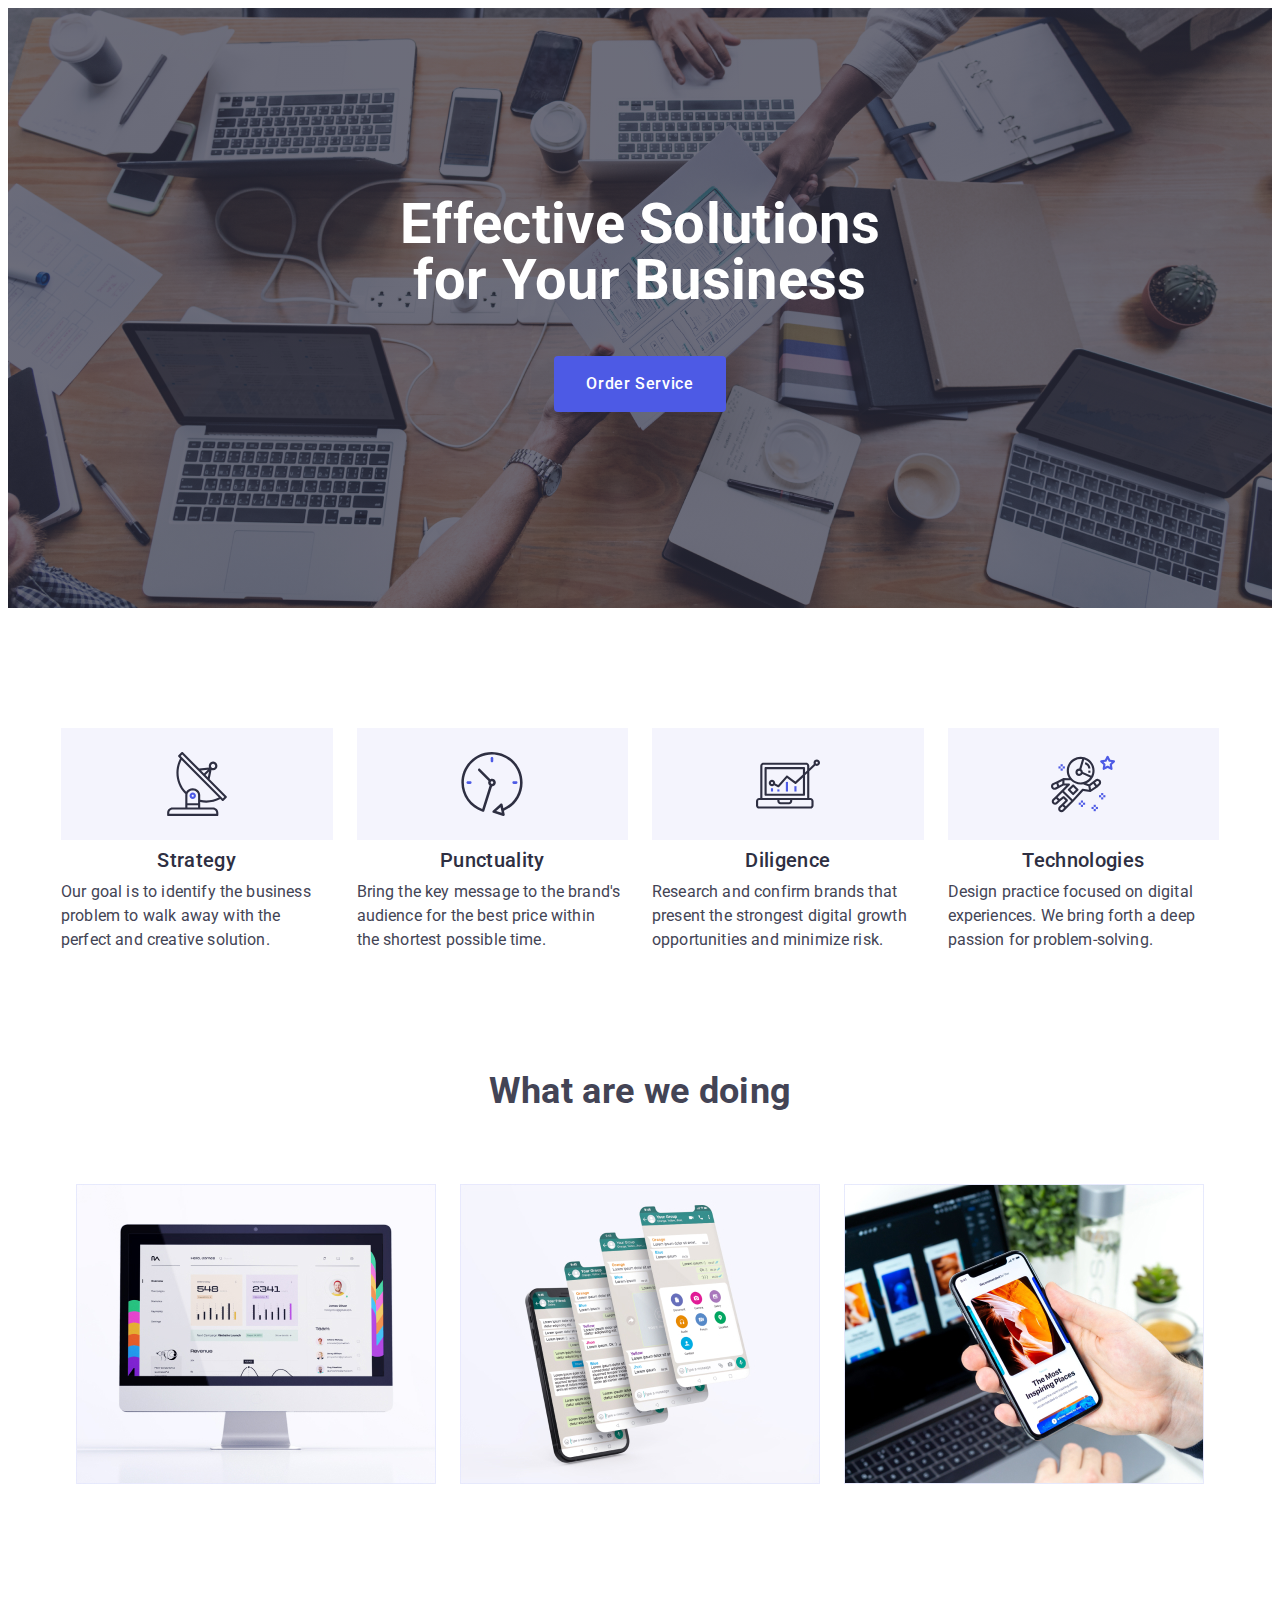
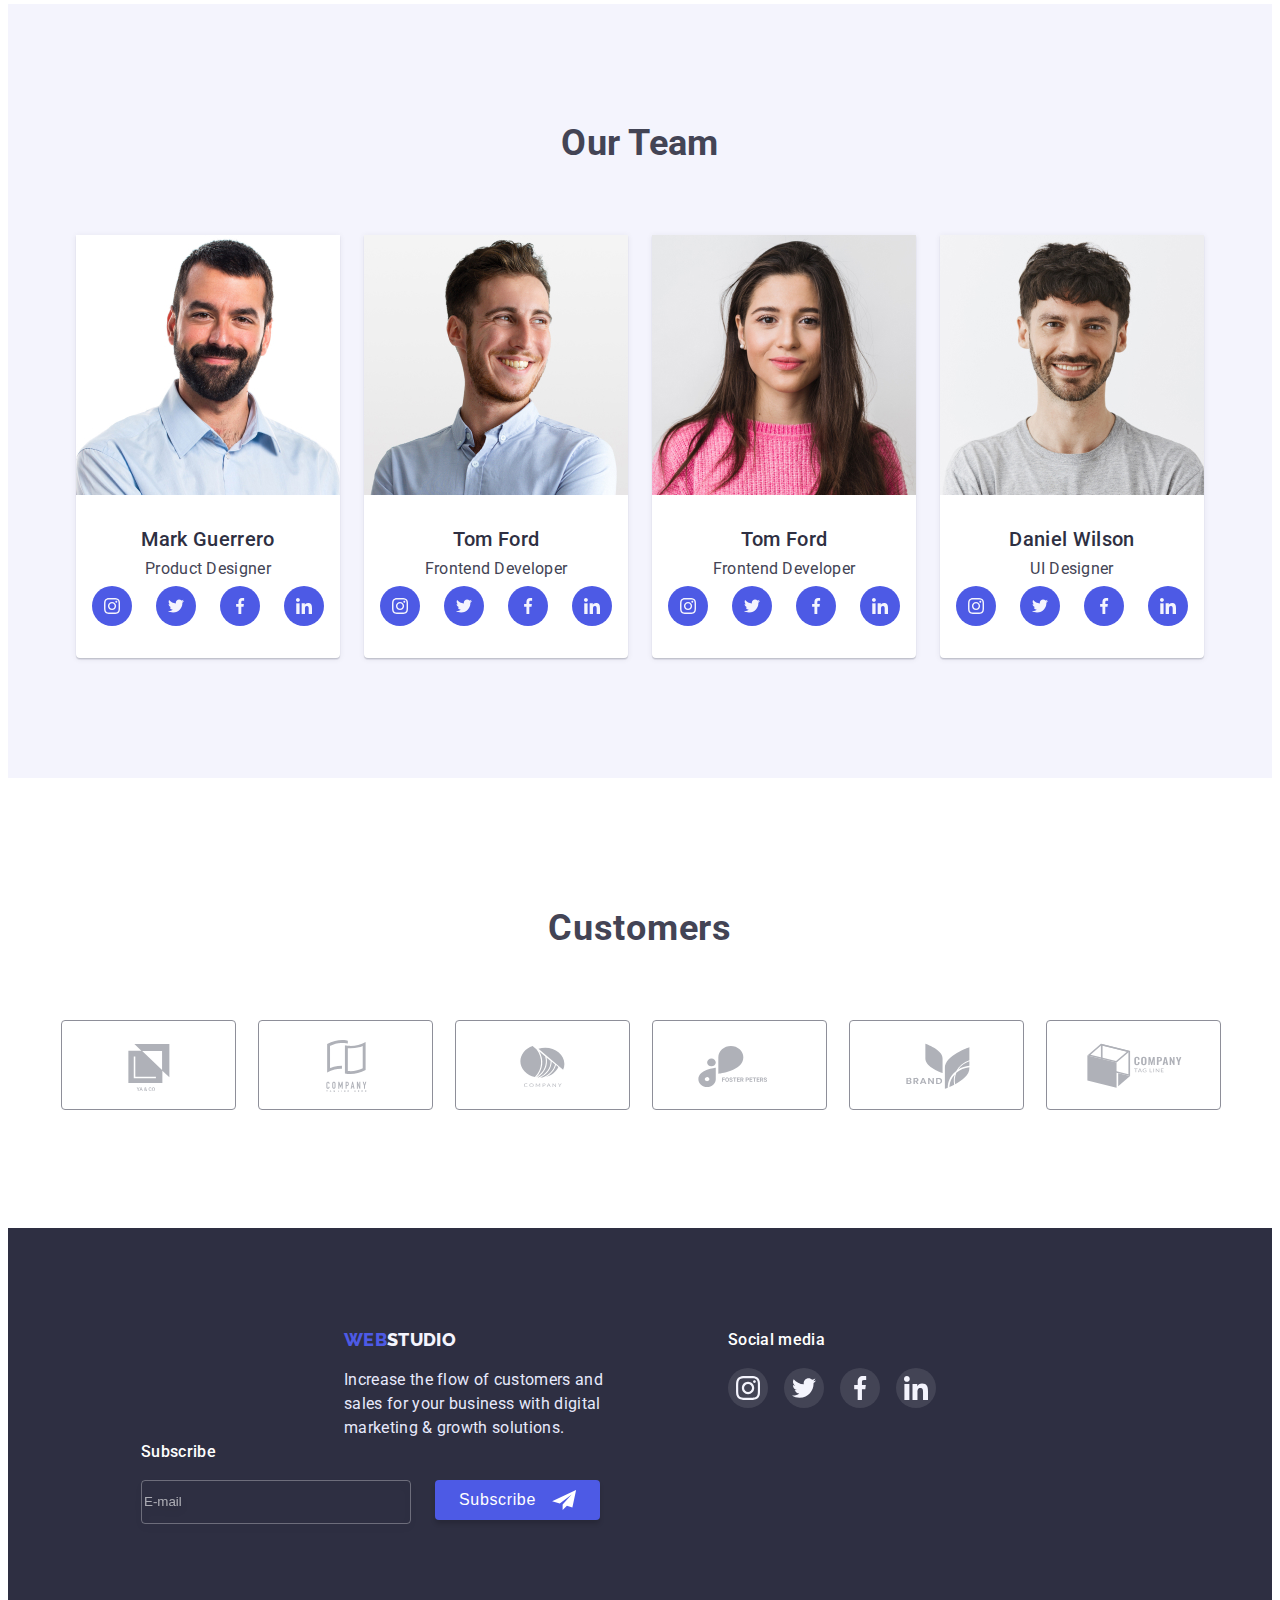
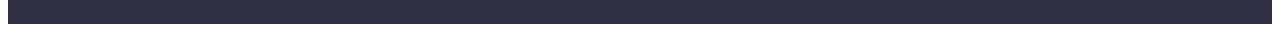
==== commit 8e6e6115: "1" ====
--- a/index.html
+++ b/index.html
@@ -428,7 +428,7 @@
         </div>
       </section>
     </main>
-    <!--
+
     <footer class="footer">
       <div class="footer-container container">
         <div class="footer-info">
@@ -522,7 +522,7 @@
         </div>
       </div>
     </footer>
-    -->
+
     <div class="backdrop is-hidden" data-modal>
       <div class="modal">
         <button type="button" class="modal-btn" data-modal-close>
--- a/css/styles.css
+++ b/css/styles.css
@@ -33,8 +33,8 @@
 }
 
 .container{
-    max-width: 426px;
-    padding: 0px 15px 0px 15px;
+    max-width: 428px;
+    padding: 0px 16px 0px 16px;
     margin: 0 auto;
 }
 
@@ -590,8 +590,8 @@
 /*------------footer---------------*/
 .footer{
         background-color: var(--navy-blue);
-         padding-top: 100px;
-         padding-bottom: 100px;
+         padding-top: 96px;
+         padding-bottom: 96px;
 }
  .footer-text{
         color:var(--cornflower); 
@@ -602,11 +602,12 @@
 }
 
 .footer-info{
-        display:flex;
-        flex-direction: row;
-}
-
-.footer-info-right{margin-left: 120px;}
+display: flex;
+flex-wrap: wrap;
+justify-content: center;
+}
+
+.footer-info-right{}
 
 .footer-info-left{}
 
@@ -647,8 +648,8 @@
 }
 
 .subscribe-form{
-     margin-top: 16px;
-display: flex;
+
+
 }
 
 .sub-btn-footer{
@@ -680,7 +681,7 @@
 }
 
 .sub-email{
-        width: 264px;
+        width: 100%;
         background-color: #fcfcfc00;
         height: 40px;
         border: 1px solid rgba(255, 255, 255, 0.3);
@@ -696,7 +697,7 @@
 }
 
 .footer-sub-wrapper{
-       margin-left: 80px;
+      width: 100%;
         
 }
 
@@ -936,8 +937,45 @@
 @media screen and (min-width: 768px) and (max-width: 1200px) {
         .container {
                 max-width: 768px;
-                background-color: skyblue;
         }
+
+
+                                      .section-info-list {
+                                              flex-wrap: wrap;
+                                              gap: 72px 24px;
+                                              justify-content: center;
+                
+                
+                                      }
+                
+                                      .section-info-item {
+                                              width: calc((100% - 48px) / 2);
+                                      }
+
+       .section-info-title{
+        text-align: left;
+       }
+
+
+                                       .customer-list {
+                                              
+                                               gap: 72px 24px;
+                
+                                       }
+                
+                                       .customer-item {
+                                               width: calc((100% - 48px) / 3);
+                                               height: 88px;
+                                       }
+
+              .customer-title{
+                visibility: visible;
+              }       
+              
+              .modal{
+                
+              }
+
 }
 
 
@@ -945,10 +983,9 @@
 @media screen and (min-width: 1200px) {
              .container {
                 max-width: 1158px;
-                padding: 0px 15px 0px 15px;
+                padding: 0px 16px 0px 16px;
                 margin: 0 auto;
-                background-color: tomato;
-                   }
+         }
 
                  .section {
                          padding-bottom: 120px;
@@ -1362,6 +1399,9 @@
                 .about-list {
                         display: flex;
                         gap: 24px;
+                        flex-wrap: nowrap;
+                        justify-content: center;
+                                
                 }
         
                 .team-list {}
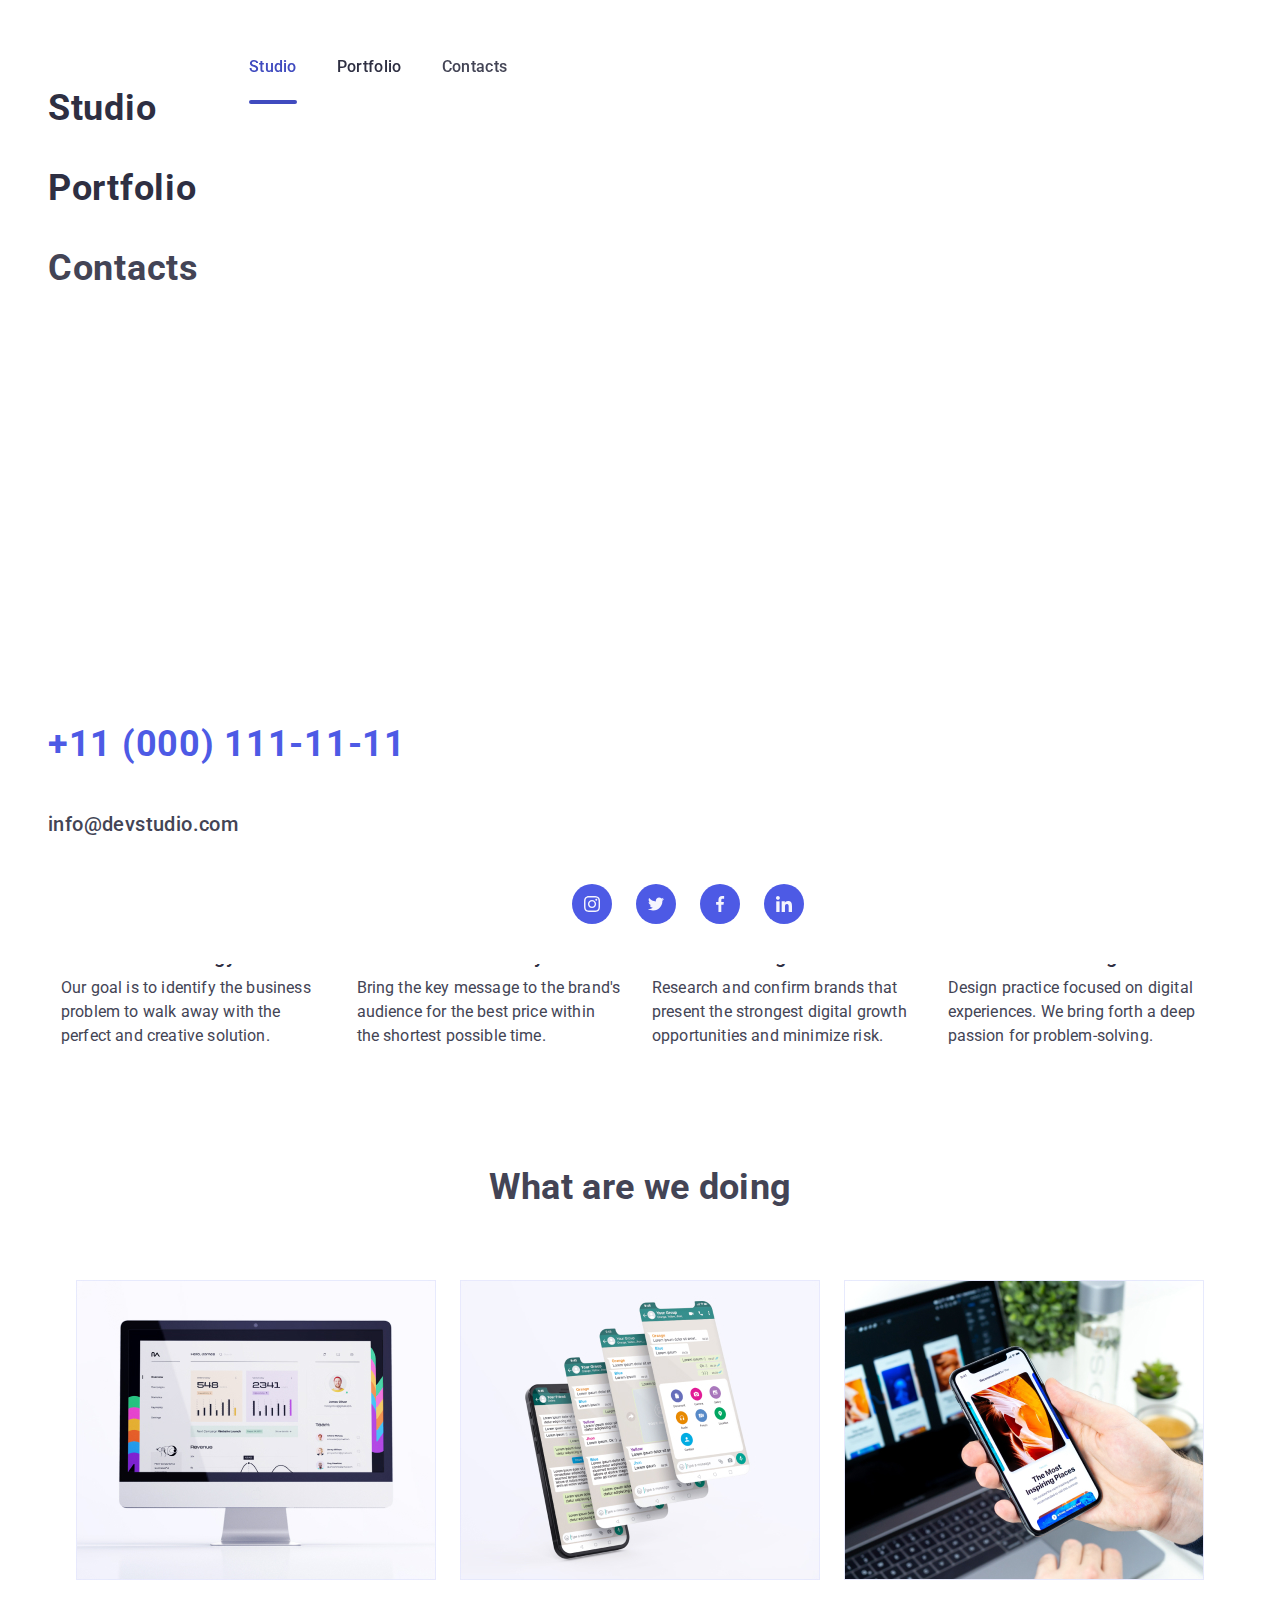
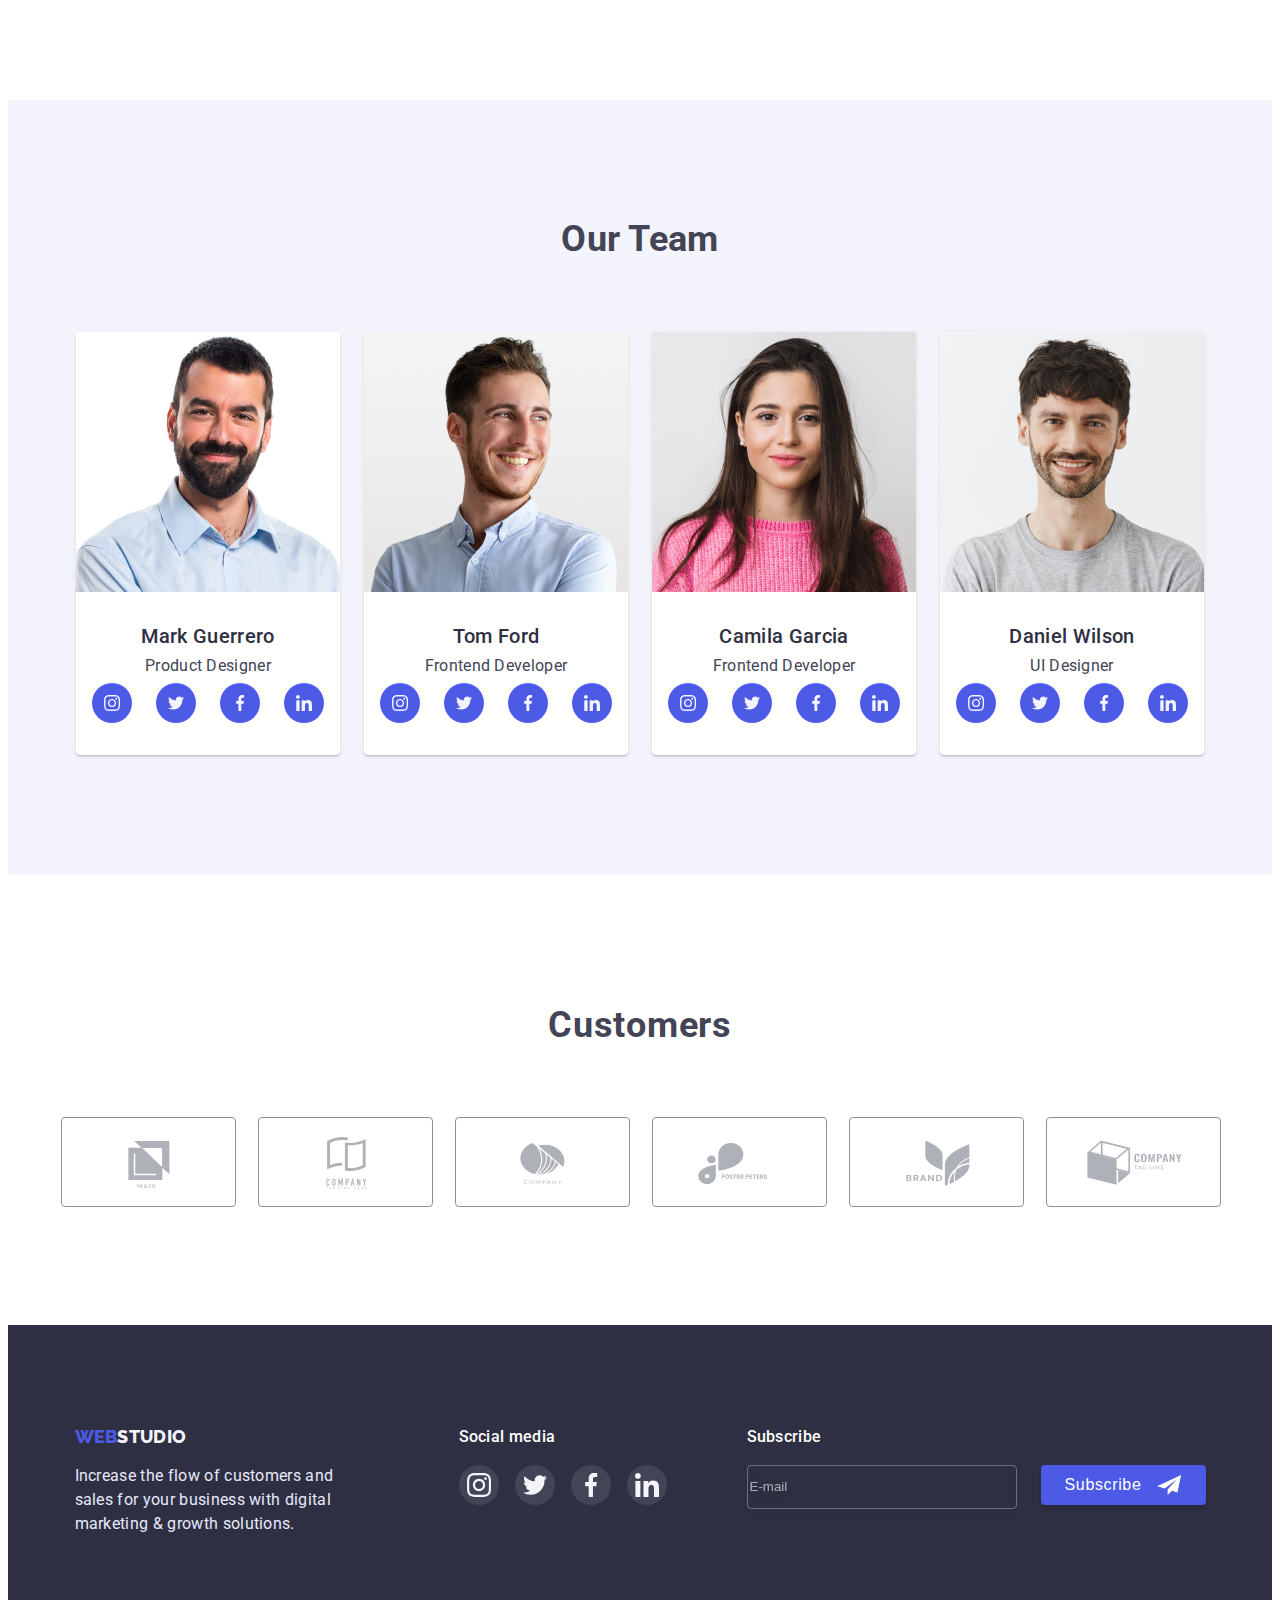
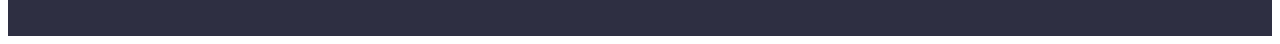
==== commit 625c4854: "1" ====
--- a/index.html
+++ b/index.html
@@ -23,8 +23,121 @@
     <link rel="stylesheet" href="./css/styles.css" />
   </head>
   <body>
-    <!--
     <header class="header">
+      <!--mobile menu start-->
+      <!--mobile menu logo and burger btn-->
+      <div class="mobile-menu-visible container">
+        <div>
+          <a
+            href="./index.html"
+            target="_self"
+            rel="noreferrer noopener"
+            title="WebStudio"
+            class="logo link"
+          >
+            <span class="log-web">WEB</span
+            ><span class="log-studio">STUDIO</span>
+          </a>
+        </div>
+        <div class="burger">
+          <button type="button" class="open-burger-btn">
+            <svg class="burger-icon" width="29" height="18">
+              <use href="./images/icons.svg#icon-menu-hamburger"></use>
+            </svg>
+          </button>
+        </div>
+      </div>
+      <!--mobile open menu-->
+      <div class="mobile-menu">
+        <div class="mobile-container">
+          <div class="top">
+            <button type="button" class="modal-btn">
+              <svg class="modal-btn-icon" width="8" height="8">
+                <use href="./images/icons.svg#icon-close-black-18dp-2-1"></use>
+              </svg>
+            </button>
+            <nav class="mobile-nav">
+              <ul class="list">
+                <li class="mobile-nav-item current-mobile">
+                  <a
+                    href="#"
+                    target="_self"
+                    rel="noreferrer noopener"
+                    class="mobile-link link"
+                    >Studio</a
+                  >
+                </li>
+                <li class="mobile-nav-item">
+                  <a
+                    href="./portfolio.html"
+                    target="_self"
+                    rel="noreferrer noopener"
+                    class="mobile-link link"
+                    >Portfolio</a
+                  >
+                </li>
+                <li class="mobile-nav-item">
+                  <a
+                    href=""
+                    target="_self"
+                    rel="noreferrer noopener"
+                    class="mobile-link link"
+                    >Contacts</a
+                  >
+                </li>
+              </ul>
+            </nav>
+          </div>
+          <div class="bottom">
+            <address class="mobile-address">
+              <ul class="mobile-address-list list">
+                <li class="mobile-address-item">
+                  <a href="tel:+110001111111" class="mobile-tel link"
+                    >+11 (000) 111-11-11</a
+                  >
+                </li>
+                <li class="mobile-address-item">
+                  <a href="mailto:info@devstudio.com" class="mobile-email link"
+                    >info@devstudio.com</a
+                  >
+                </li>
+              </ul>
+            </address>
+
+            <ul class="team-soc-list list">
+              <li class="team-soc-item">
+                <a href="" class="team-soc-link link"
+                  ><svg class="team-soc-icon" width="16" height="16">
+                    <use href="./images/icons.svg#icon-instagram"></use>
+                  </svg>
+                </a>
+              </li>
+              <li class="team-soc-item">
+                <a href="" class="team-soc-link link">
+                  <svg class="team-soc-icon" width="16" height="16">
+                    <use href="./images/icons.svg#icon-twitter"></use>
+                  </svg>
+                </a>
+              </li>
+              <li class="team-soc-item">
+                <a href="" class="team-soc-link link">
+                  <svg class="team-soc-icon" width="16" height="16">
+                    <use href="./images/icons.svg#icon-facebook"></use>
+                  </svg>
+                </a>
+              </li>
+              <li class="team-soc-item">
+                <a href="" class="team-soc-link link">
+                  <svg class="team-soc-icon" width="16" height="16">
+                    <use href="./images/icons.svg#icon-linkedin"></use>
+                  </svg>
+                </a>
+              </li>
+            </ul>
+          </div>
+        </div>
+      </div>
+      <!--descktop menu-->
       <div class="header-cont container">
         <a
           href="./index.html"
@@ -83,7 +196,6 @@
         </address>
       </div>
     </header>
-  -->
 
     <main class="main">
       <section class="hero">
@@ -159,6 +271,7 @@
           <ul class="about-list list">
             <li class="about-item">
               <img
+                srcset="./images/img_1.jpg 1x, ./images/img_1_2x.jpg 2x"
                 src="./images/img_1.jpg"
                 alt="img 1"
                 width="360"
@@ -168,6 +281,7 @@
             <li class="about-item">
               <img
                 src="./images/img_2.jpg"
+                srcset="./images/img_2.jpg 1x, ./images/img_2_2x.jpg 2x"
                 alt="img 2"
                 width="360"
                 height="300"
@@ -176,6 +290,7 @@
             <li class="about-item">
               <img
                 src="./images/img_3.jpg"
+                srcset="./images/img_3.jpg 1x, ./images/img_3_2x.jpg 2x"
                 alt="img 3"
                 width="360"
                 height="300"
@@ -190,7 +305,12 @@
           <h2 class="team-title">Our Team</h2>
           <ul class="team-list about-list list">
             <li class="about-team-item">
-              <img src="./images/img.jpg" alt="Mark Guerrero" width="264" />
+              <img
+                src="./images/img.jpg"
+                srcset="./images/img.jpg 1x, ./images/img-2x.jpg 2x"
+                alt="Mark Guerrero"
+                width="264"
+              />
               <div class="team-name">
                 <h3>Mark Guerrero</h3>
                 <p>Product Designer</p>
@@ -227,7 +347,12 @@
               </div>
             </li>
             <li class="about-team-item">
-              <img src="./images/imgtom.jpg" alt="Tom Ford" width="264" />
+              <img
+                src="./images/imgtom.jpg"
+                srcset="./images/imgtom.jpg 1x, ./images/imgtom-2x.jpg 2x"
+                alt="Tom Ford"
+                width="264"
+              />
               <div class="team-name">
                 <h3>Tom Ford</h3>
                 <p>Frontend Developer</p>
@@ -266,11 +391,12 @@
             <li class="about-team-item">
               <img
                 src="./images/imgcamila.jpg"
+                srcset="./images/imgcamila.jpg 1x, ./images/imgcamila-2x.jpg 2x"
                 alt="Camila Garcia"
                 width="264"
               />
               <div class="team-name">
-                <h3>Tom Ford</h3>
+                <h3>Camila Garcia</h3>
                 <p>Frontend Developer</p>
                 <ul class="team-soc-list list">
                   <li class="team-soc-item">
@@ -307,6 +433,7 @@
             <li class="about-team-item">
               <img
                 src="./images/imgdaniel.jpg"
+                srcset="./images/imgdaniel.jpg 1x, ./images/imgdaniel-2x.jpg 2x"
                 alt="Daniel Wilson"
                 width="264"
               />
@@ -510,13 +637,15 @@
                 placeholder="E-mail"
                 class="sub-email"
               />
-              <button type="submit" class="sub-btn-footer">
-                Subscribe
-
-                <svg class="icon-sub" height="20px" width="24px">
-                  <use href="./images/icons.svg#icon-icon-send"></use>
-                </svg>
-              </button>
+              <div class="wrap-sub-btn">
+                <button type="submit" class="sub-btn-footer">
+                  Subscribe
+
+                  <svg class="icon-sub" height="20px" width="24px">
+                    <use href="./images/icons.svg#icon-icon-send"></use>
+                  </svg>
+                </button>
+              </div>
             </form>
           </div>
         </div>
--- a/css/styles.css
+++ b/css/styles.css
@@ -109,7 +109,7 @@
         font-weight: 800;
         font-size: 18px;
         line-height: 1.3em;
-        margin-right: 76px;
+        text-align: center;
         }
 
 .log-web{color:#4D5AE5;}
@@ -123,87 +123,87 @@
         padding-bottom: 24px;
 }
 .header-cont{
-        display: flex;
-        align-items: center;
+        display: none;
+     }
+
+     .mobile-menu-visible{
+        display: flex
+     }
+     
+
+
+     .burger{
+        margin-left: auto;
+     }
+
+     .burger-icon{
+        stroke: var(--navy-blue);
+     }
+     .open-burger-btn{
+        border: none;
+        background-color: transparent;
+     }
+
+
+     
+     .mobile-menu{
+        position:fixed;
+        width: 100%;
+        height: 100%;
+        top:0;
+        background-color: var(--main-color);
+        padding: 24px 24px 40px 40px;
         }
+
+        .mobile-menu > .mobile-container{
+            height: 100%; 
+            display: flex;  
+            flex-direction: column;
+            justify-content: space-between;
+        }
+
+     .mobile-link{
+        font-weight: 700;
+        font-size: 36px;
+        line-height: 40px;
+        letter-spacing: 0.02em;
+        color:var(--navy-blue);
+     }
+
+     .mobile-nav-item{margin-top:40px;}
+
+     .current-mobile{
+        color: var(--ocean);
+     }
+
+
+
+     .mobile-tel{
+        font-weight: 700;
+                font-size: 36px;
+                line-height: 40px;
+                color: var(--iris);
+                letter-spacing: 0.02em;
+                text-transform: capitalize;
+                
+     }
+
+     .mobile-email{
+        font-weight: 500;
+                font-size: 20px;
+                line-height: 24px;
+                letter-spacing: 0.02em;
+                color:var(--slate);
+                
+     }
+
+     .mobile-address-item{
+        margin-bottom: 48px;
+     }
 /*header*/
-.header-nav{}
-
-.nav-list{
-        display: flex;
-        gap:40px;
-}
-
-.nav-item{}
-
-.header-link{
-        font-weight: 500;
-        line-height: 1.5em;
-        color:var(--navy-blue);
-        position: relative;
-        transition: 250ms var(--timing-cube);
-}
-
-.header-link:hover,
-.header-link:focus,
-.header-link.current {
-  color:var(--ocean);
-}
-
-/*.header-link::after{
-    content: '';
-    position:absolute;
-    top: 42.5px;
-    display: block;
-    width: 100%;
-    height: 4px;  
-    background-color: var(--ocean);  
-    border-radius: 2px;
-    opacity: 0;
-    transition: opacity 250ms var(--timing-cube);
-}
-
-.header-link:hover::after{
-opacity: 1;
-}*/
-
-.header-link-current::after{
-        content: '';
-        position: absolute;
-        top: 42.5px;
-        display: block;
-        width: 100%;
-        height: 4px;
-        background-color: var(--ocean);
-        border-radius: 2px;
-}
-
-/*address*/
-.address{margin-left: auto;}
-
-.address-list{
-        display: flex;
-        gap: 40px;
-        
-}
-
-.address-item{}
-
-.address-item > a {
-        color: inherit;
-        font-size: 16px;
-        line-height: 1.5em;
-        transition: 250ms var(--timing-cube);
-        }
-
-.mail{}
-.phone{}
-
-.address-item .link:hover, 
-.address-item .link:focus
-{
-        color:var(--ocean);
-}
+
+
+
 /*------------content portfolio-------------*/
 .main-port{
         padding-bottom: 120px;
@@ -351,12 +351,12 @@
       }
 .hero{
                 background-color: var(--navy-blue);
-                background-image: linear-gradient(to right, rgba(46, 47, 66, 0.7), rgba(46, 47, 66, 0.7)), url(../images/people-office.jpg);
+                background-image: linear-gradient(to right, rgba(46, 47, 66, 0.7), rgba(46, 47, 66, 0.7)), url(../images/mobile-bg.jpg);
                 background-position: center;
                 background-repeat: no-repeat;
                 background-size: cover;
                 height: 432px;
-                max-width: 428px;
+                max-width: auto;
                 margin: 0 auto;
                 
                
@@ -607,9 +607,17 @@
 justify-content: center;
 }
 
-.footer-info-right{}
-
-.footer-info-left{}
+.footer-info-right{
+        margin-top: 72px;
+        display: flex;
+        flex-direction: column;
+}
+
+.footer-info-left{
+         display: flex;
+        flex-direction: column;
+
+}
 
 .footer-soc-text{
         font-weight: 500;
@@ -617,6 +625,7 @@
         line-height: 24px;
         color: var(--main-color);
         letter-spacing: 0.02em;
+        text-align: center;
 }
 
 .footer-soc-list{
@@ -656,8 +665,8 @@
      width: 165px;
       height: 40px;  
       background-color: var(--iris);
-      margin-left: 24px;
-box-shadow: 0px 4px 4px rgba(0, 0, 0, 0.15);
+      margin: 16px auto 0px auto;
+      box-shadow: 0px 4px 4px rgba(0, 0, 0, 0.15);
         border-radius: 4px;
         border: none;
         color: var(--main-color);
@@ -687,6 +696,7 @@
         border: 1px solid rgba(255, 255, 255, 0.3);
         filter: drop-shadow(0px 4px 4px rgba(0, 0, 0, 0.15));
         border-radius: 4px;
+        margin-top: 16px;
 }
 
 .sub-email:focus{
@@ -698,7 +708,9 @@
 
 .footer-sub-wrapper{
       width: 100%;
-        
+       margin-top: 72px; 
+       display: flex;
+       flex-direction: column;
 }
 
 
@@ -926,10 +938,16 @@
         color: rgba(255, 255, 255, 0.6);
 }
 
-
-
-
-/*******************************************************/
+@media (min-device-pixel-ratio: 2),
+(min-resolution: 192dpi),
+(min-resolution: 2dppx) {
+        .hero{
+        background-image: linear-gradient(to right, rgba(46, 47, 66, 0.7), rgba(46, 47, 66, 0.7)), url(../images/mobile-bg-2x.jpg);
+        }
+}
+
+
+/***********************Mobile up********************************/
 
 
 
@@ -957,16 +975,16 @@
        }
 
 
-                                       .customer-list {
+        .customer-list {
                                               
-                                               gap: 72px 24px;
+        gap: 72px 24px;
                 
-                                       }
+        }
                 
-                                       .customer-item {
-                                               width: calc((100% - 48px) / 3);
-                                               height: 88px;
-                                       }
+        .customer-item {
+        width: calc((100% - 48px) / 3);
+        height: 88px;
+        }
 
               .customer-title{
                 visibility: visible;
@@ -976,6 +994,48 @@
                 
               }
 
+             .footer-info{
+                  justify-content: left;
+                  margin-left: 108px;
+             } 
+
+                     .footer-info-left {
+                             display: block;
+                            
+                     }
+
+                                     .footer-info-right {
+                                             margin-top: 0px;
+                                             display: block;
+                                             margin-left:24px;
+                                     }
+          .sub-email{
+                max-width: 264px;
+          }
+
+          .wrap-sub-btn{
+             display: inline-block;
+             margin-left:24px;
+          }
+
+          .footer-sub-wrapper{
+                display: block;
+          }
+
+                  .hero {
+
+background-image: linear-gradient(to right, rgba(46, 47, 66, 0.7), rgba(46, 47, 66, 0.7)), url(../images/tablet-bg.jpg);
+                  }
+
+                                  @media (min-device-pixel-ratio: 2),
+                                  (min-resolution: 192dpi),
+                                  (min-resolution: 2dppx) {
+                                          .hero {
+                                                  background-image: linear-gradient(to right, rgba(46, 47, 66, 0.7), rgba(46, 47, 66, 0.7)), url(../images/tablet-bg-2x.jpg);
+                                          }
+                                  }
+
+                         
 }
 
 
@@ -1539,10 +1599,14 @@
                 }
         
                 .footer-info-right {
-                        margin-left: 120px;
-                }
-        
-                .footer-info-left {}
+
+                        display: block;
+                        margin:0px 0px 0px 120px;
+                }
+        
+                .footer-info-left {
+                        display: block;
+                }
         
                 .footer-soc-text {
                         font-weight: 500;
@@ -1550,6 +1614,7 @@
                         line-height: 24px;
                         color: var(--main-color);
                         letter-spacing: 0.02em;
+                        text-align: left;
                 }
         
                 .footer-soc-list {
@@ -1602,6 +1667,7 @@
                         justify-content: center;
                         align-items: center;
                         transition: 250ms var(--timing-cube);
+                        margin-top: 0px;
                 }
         
                 .sub-btn-footer:focus,
@@ -1621,6 +1687,7 @@
                         border: 1px solid rgba(255, 255, 255, 0.3);
                         filter: drop-shadow(0px 4px 4px rgba(0, 0, 0, 0.15));
                         border-radius: 4px;
+                        margin-top:0px;
                 }
         
                 .sub-email:focus {
@@ -1632,7 +1699,8 @@
         
                 .footer-sub-wrapper {
                         margin-left: 80px;
-        
+                        width: auto;
+                        margin-top:0px;
                 }
         
         
@@ -1864,4 +1932,13 @@
                 .sub-email:focus::placeholder {
                         color: rgba(255, 255, 255, 0.6);
                 }
+
+
+                                @media (min-device-pixel-ratio: 2),
+                                (min-resolution: 192dpi),
+                                (min-resolution: 2dppx) {
+                                        .hero {
+                                                background-image: linear-gradient(to right, rgba(46, 47, 66, 0.7), rgba(46, 47, 66, 0.7)), url(../images/desk-2x.jpg);
+                                        }
+                                }
 }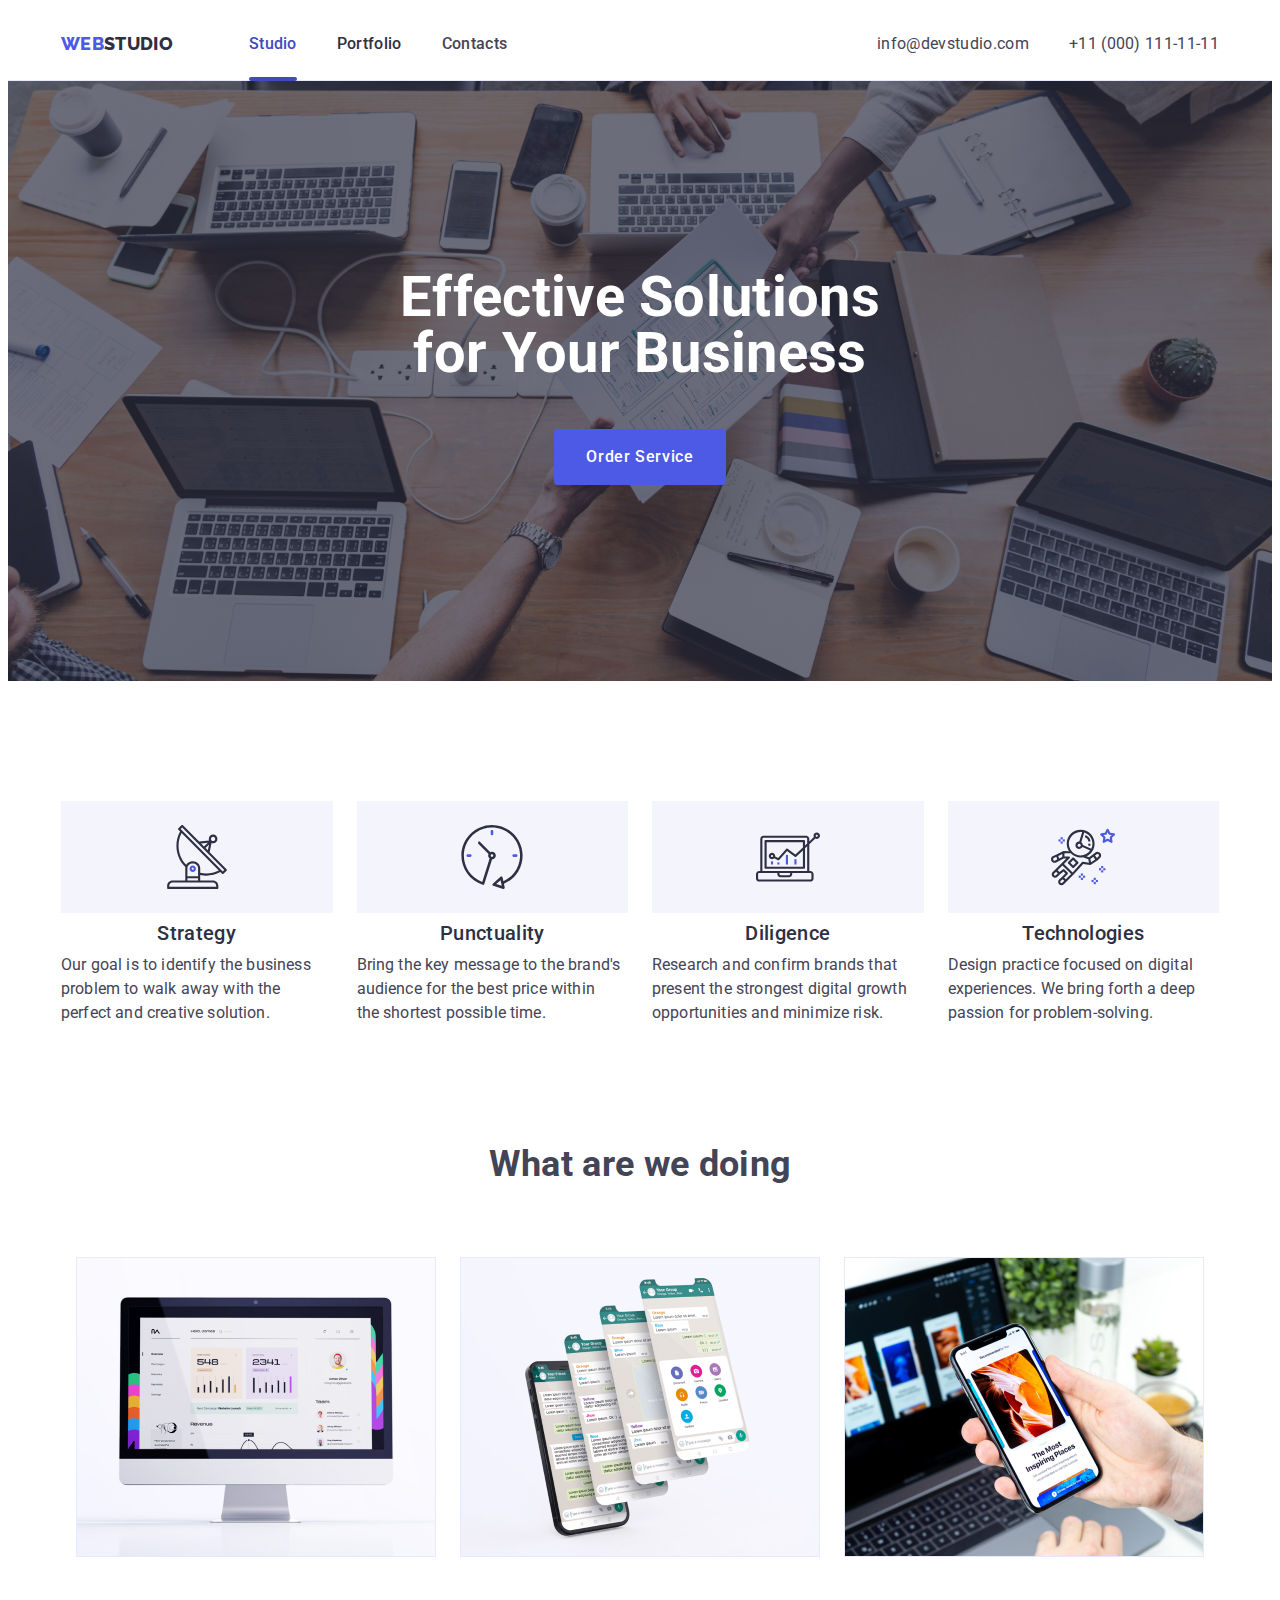
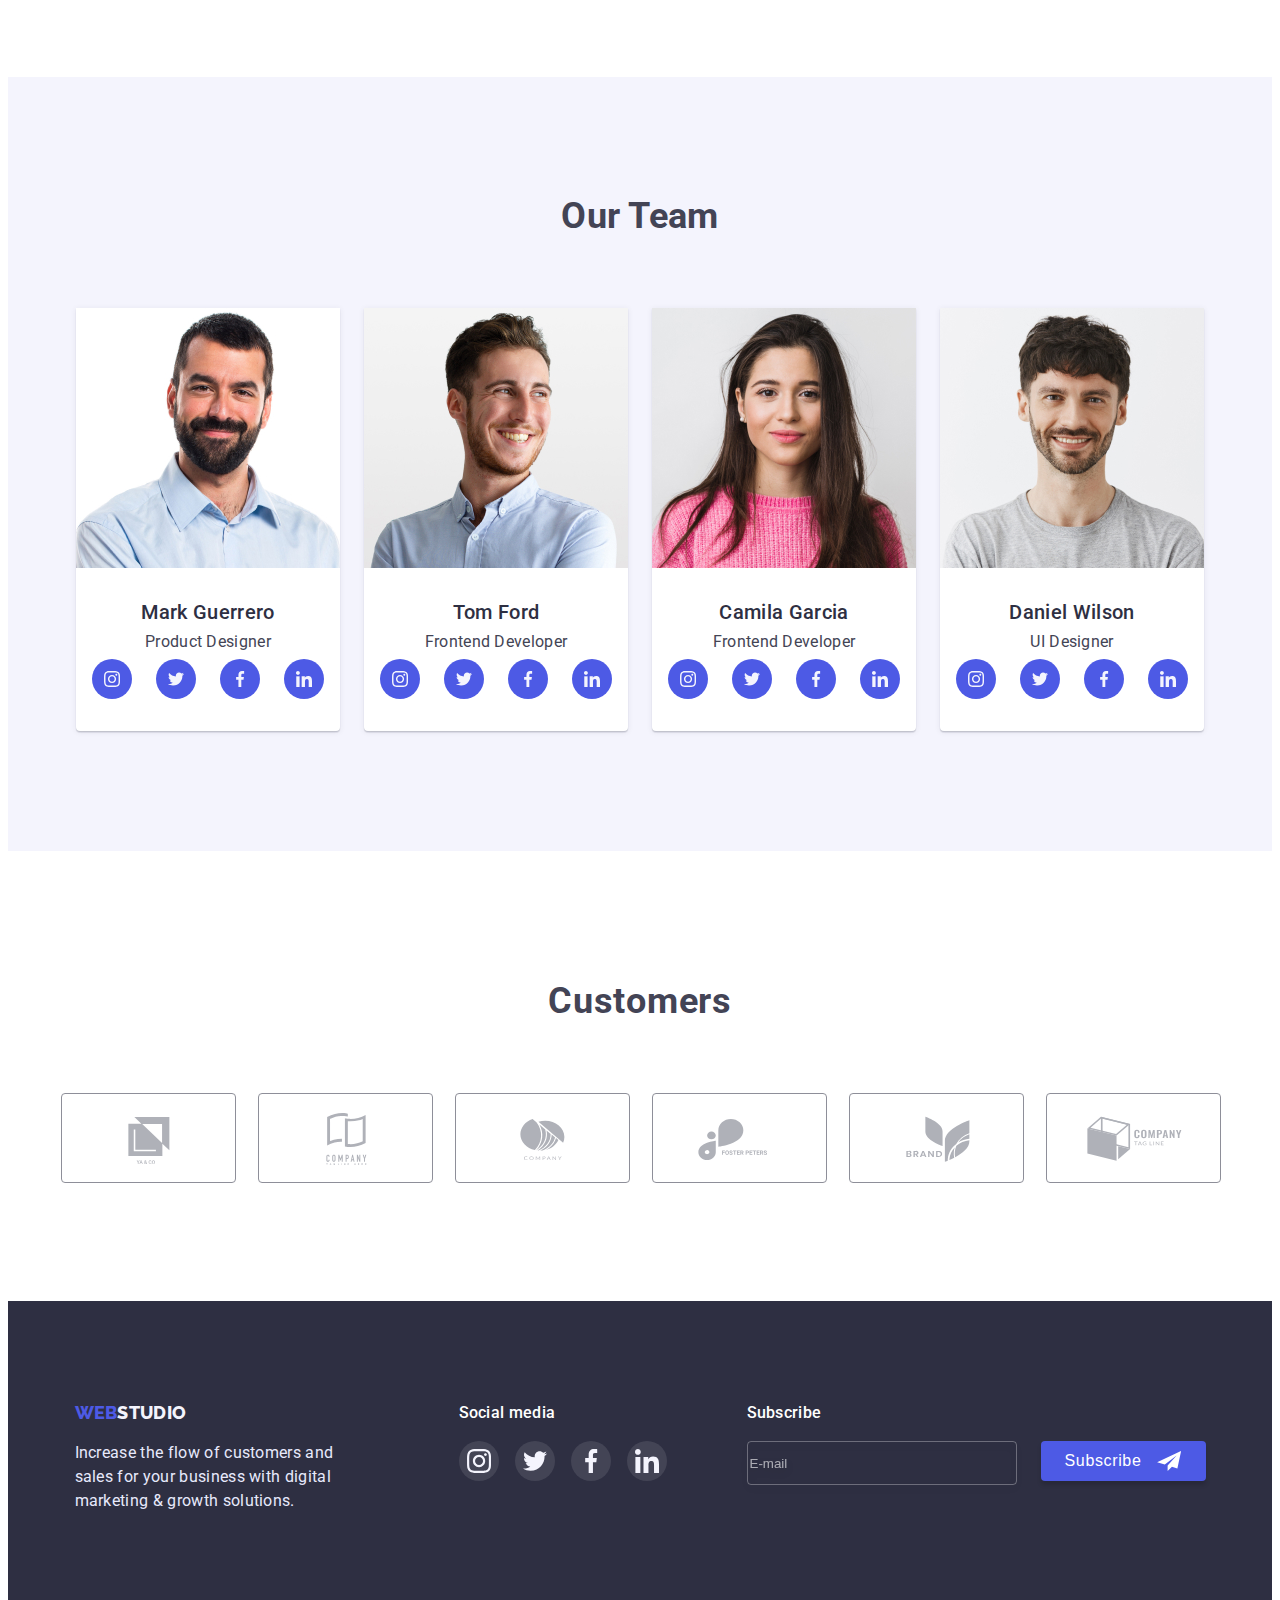
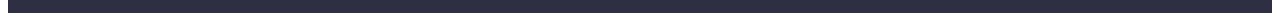
==== commit 7d157774: "2" ====
--- a/index.html
+++ b/index.html
@@ -40,7 +40,7 @@
           </a>
         </div>
         <div class="burger">
-          <button type="button" class="open-burger-btn">
+          <button type="button" data-menu-open class="open-burger-btn">
             <svg class="burger-icon" width="29" height="18">
               <use href="./images/icons.svg#icon-menu-hamburger"></use>
             </svg>
@@ -48,10 +48,10 @@
         </div>
       </div>
       <!--mobile open menu-->
-      <div class="mobile-menu">
+      <div class="mobile-menu is-hidden" data-menu>
         <div class="mobile-container">
           <div class="top">
-            <button type="button" class="modal-btn">
+            <button type="button" data-menu-close class="modal-btn">
               <svg class="modal-btn-icon" width="8" height="8">
                 <use href="./images/icons.svg#icon-close-black-18dp-2-1"></use>
               </svg>
@@ -104,31 +104,31 @@
               </ul>
             </address>
 
-            <ul class="team-soc-list list">
-              <li class="team-soc-item">
-                <a href="" class="team-soc-link link"
-                  ><svg class="team-soc-icon" width="16" height="16">
+            <ul class="mobile-team-soc-list list">
+              <li class="mobile-team-soc-item">
+                <a href="" class="mobile-team-soc-link link"
+                  ><svg class="team-soc-icon" width="24" height="24">
                     <use href="./images/icons.svg#icon-instagram"></use>
                   </svg>
                 </a>
               </li>
-              <li class="team-soc-item">
-                <a href="" class="team-soc-link link">
-                  <svg class="team-soc-icon" width="16" height="16">
+              <li class="mobile-team-soc-item">
+                <a href="" class="mobile-team-soc-link link">
+                  <svg class="team-soc-icon" width="24" height="24">
                     <use href="./images/icons.svg#icon-twitter"></use>
                   </svg>
                 </a>
               </li>
-              <li class="team-soc-item">
-                <a href="" class="team-soc-link link">
-                  <svg class="team-soc-icon" width="16" height="16">
+              <li class="mobile-team-soc-item">
+                <a href="" class="mobile-team-soc-link link">
+                  <svg class="team-soc-icon" width="24" height="24">
                     <use href="./images/icons.svg#icon-facebook"></use>
                   </svg>
                 </a>
               </li>
-              <li class="team-soc-item">
-                <a href="" class="team-soc-link link">
-                  <svg class="team-soc-icon" width="16" height="16">
+              <li class="mobile-team-soc-item">
+                <a href="" class="mobile-team-soc-link link">
+                  <svg class="team-soc-icon" width="24" height="24">
                     <use href="./images/icons.svg#icon-linkedin"></use>
                   </svg>
                 </a>
@@ -733,5 +733,6 @@
       </div>
     </div>
     <script src="./js/modal.js"></script>
+    <script src="./js/menu.js"></script>
   </body>
 </html>
--- a/css/styles.css
+++ b/css/styles.css
@@ -160,6 +160,7 @@
             display: flex;  
             flex-direction: column;
             justify-content: space-between;
+            overflow: auto;
         }
 
      .mobile-link{
@@ -199,6 +200,27 @@
 
      .mobile-address-item{
         margin-bottom: 48px;
+     }
+
+     .mobile-team-soc-list{
+        display: flex;
+        flex-direction: row;
+        justify-content: left;
+        gap: 56px;
+     }
+
+
+ 
+
+
+     .mobile-team-soc-link{
+        width: 40px;
+        height: 40px;
+        background-color: var(--iris);
+        display: flex;
+        justify-content: center;
+        align-items: center;
+        border-radius: 50%;
      }
 /*header*/
 
@@ -1041,7 +1063,10 @@
 
 /*****************DESKTOP******************/
 @media screen and (min-width: 1200px) {
-             .container {
+             
+        .mobile-menu-visible{display: none;}
+        
+        .container {
                 max-width: 1158px;
                 padding: 0px 16px 0px 16px;
                 margin: 0 auto;
